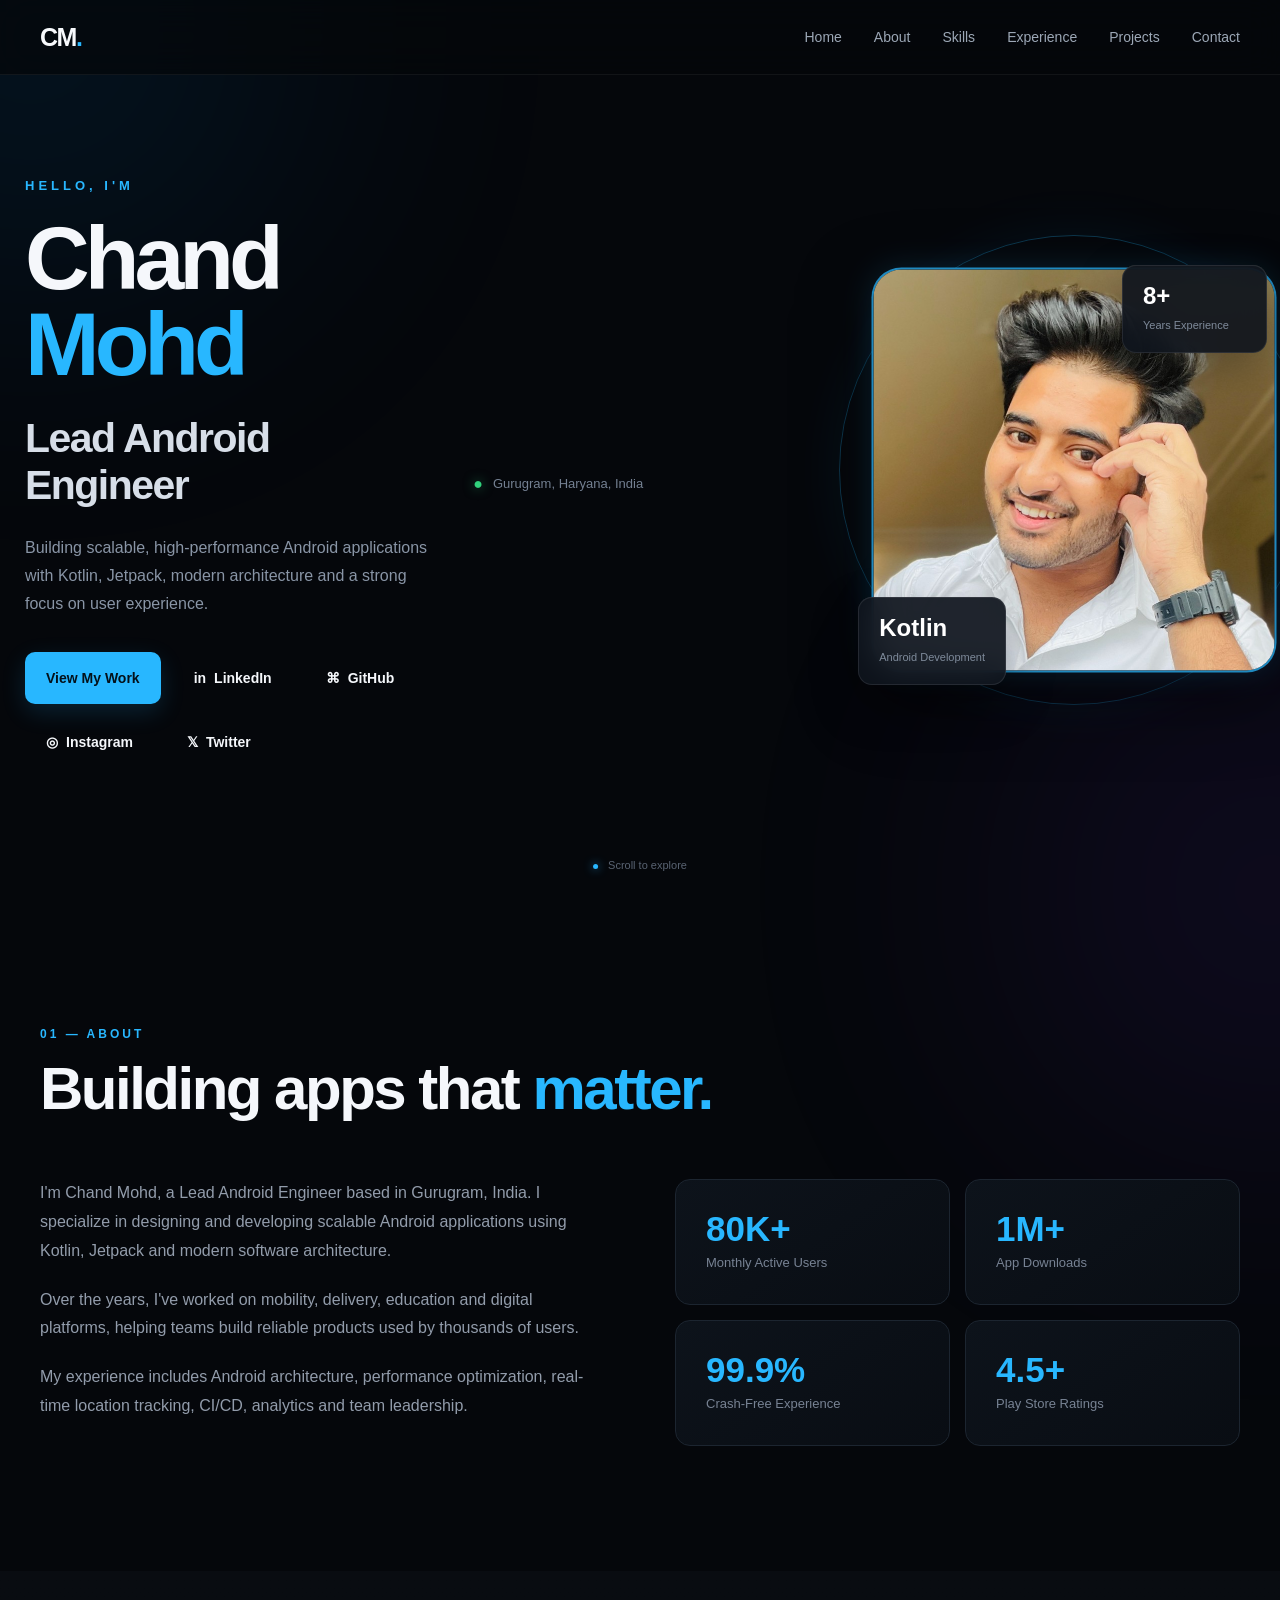
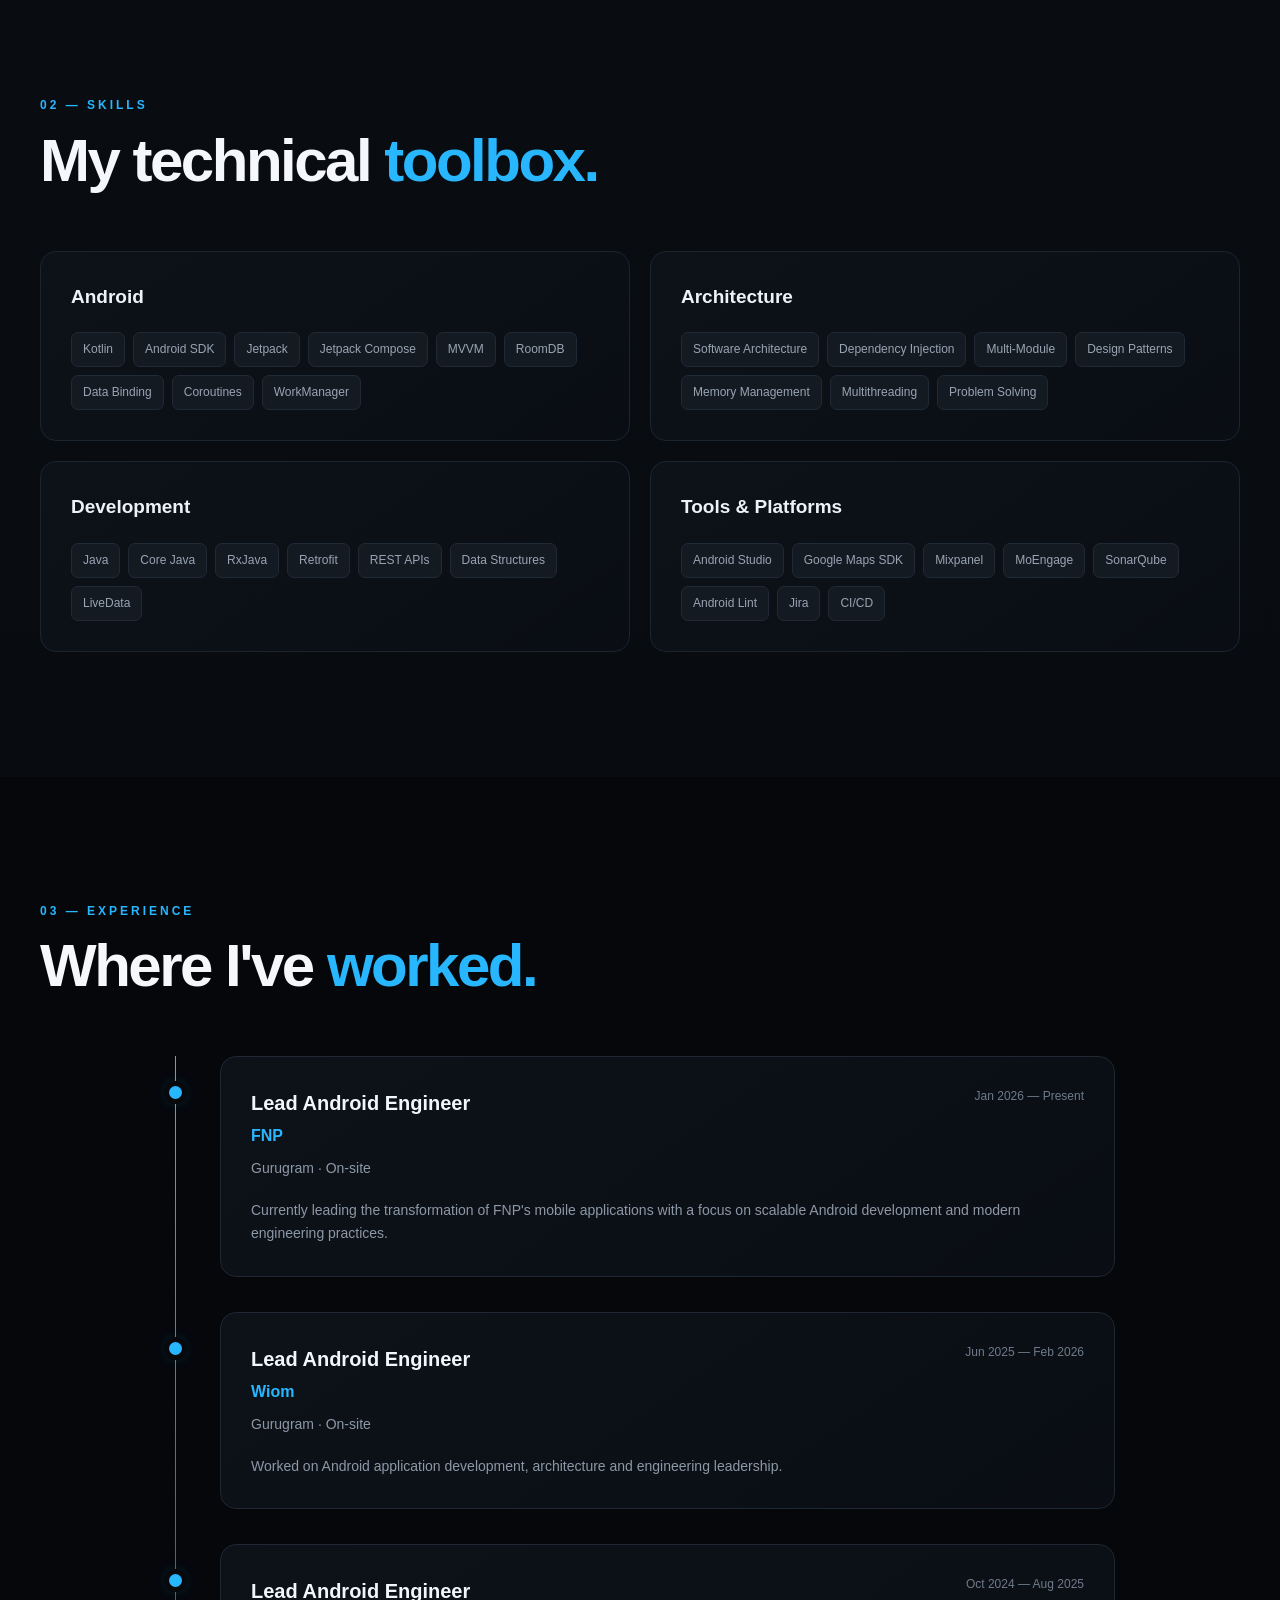
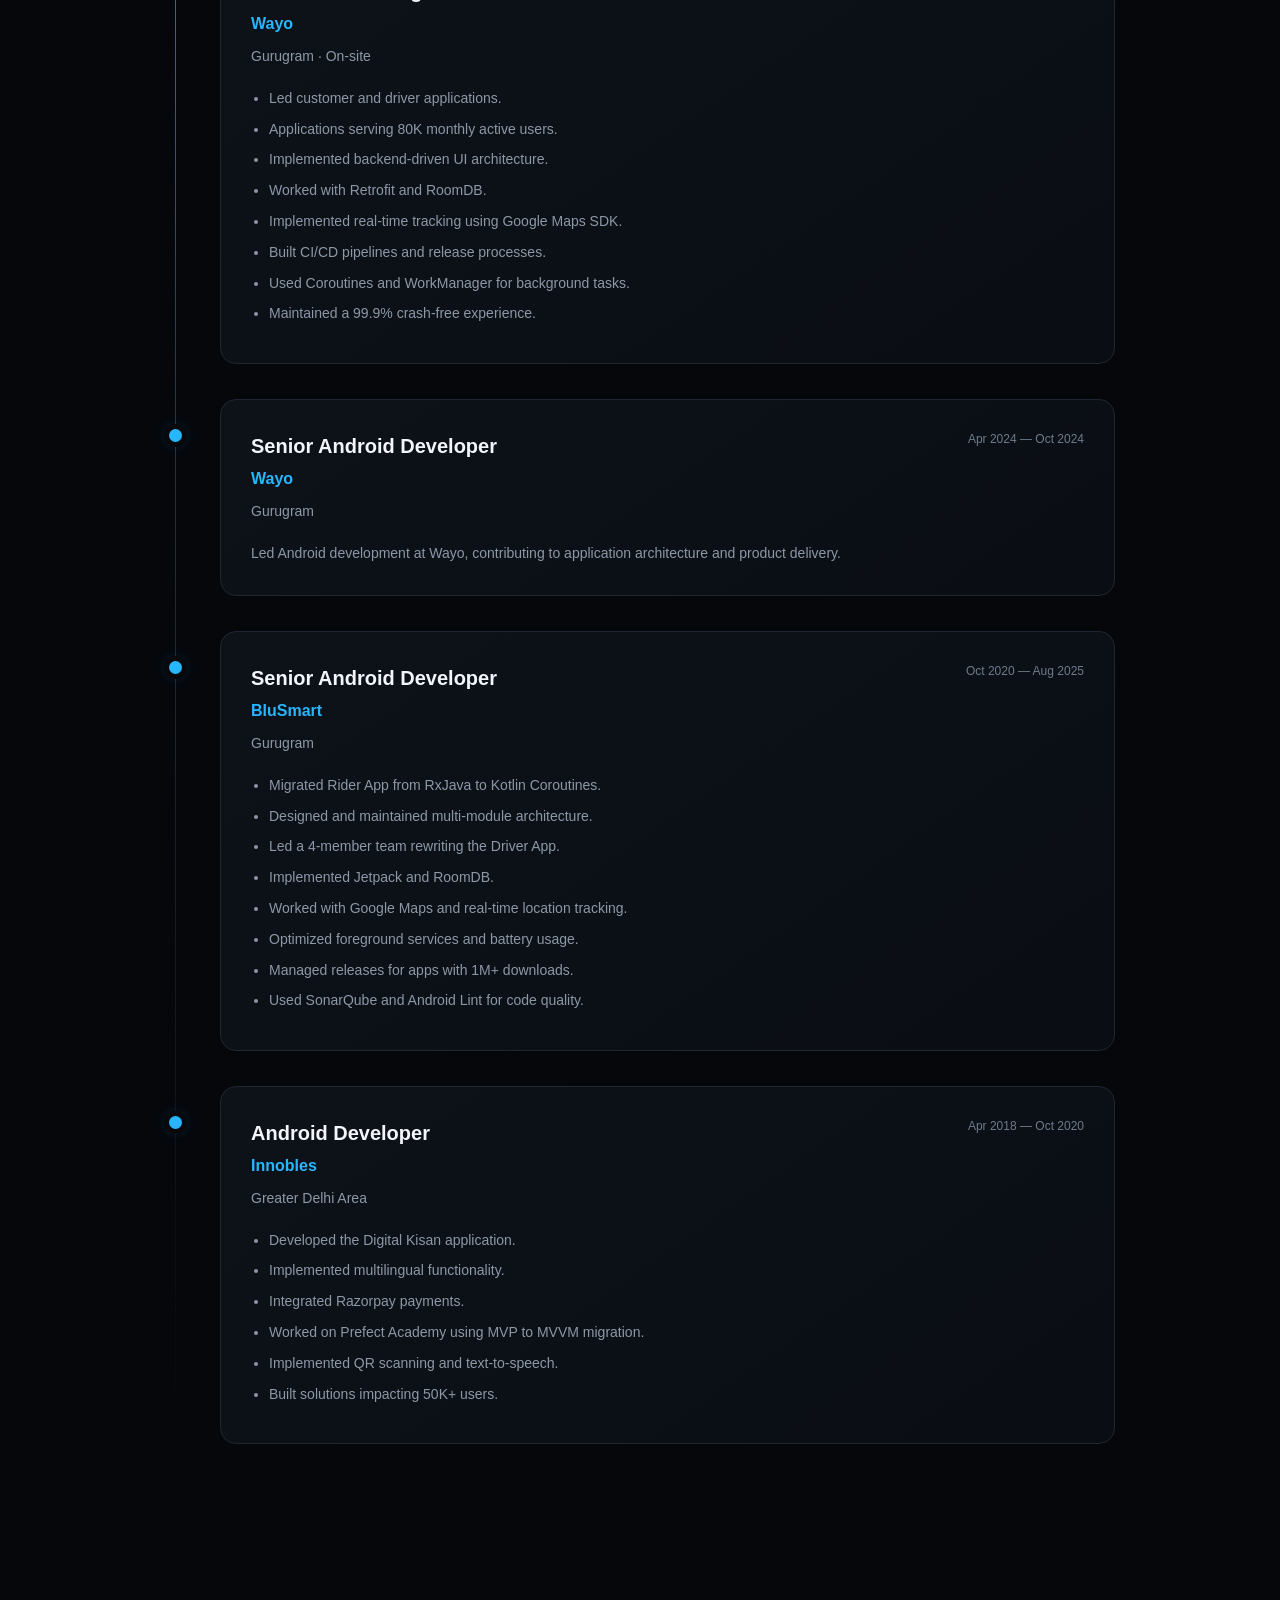
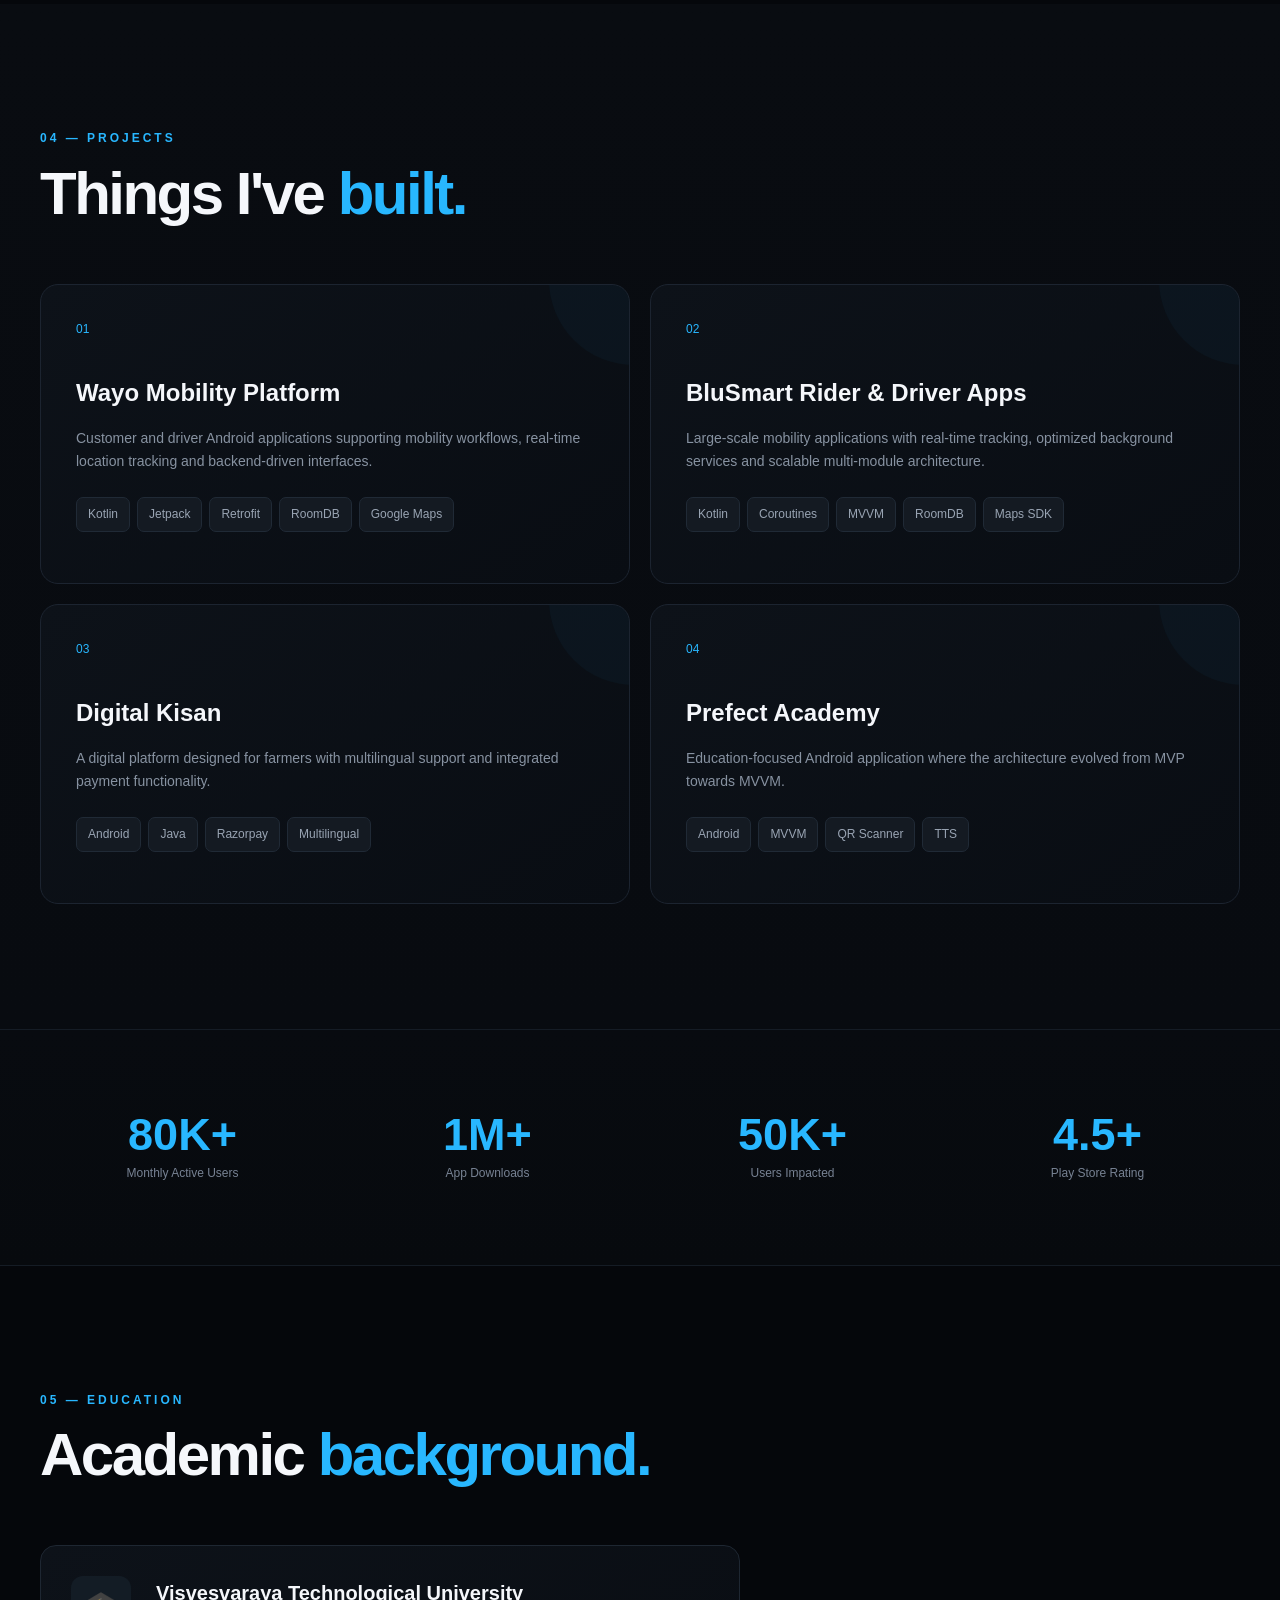
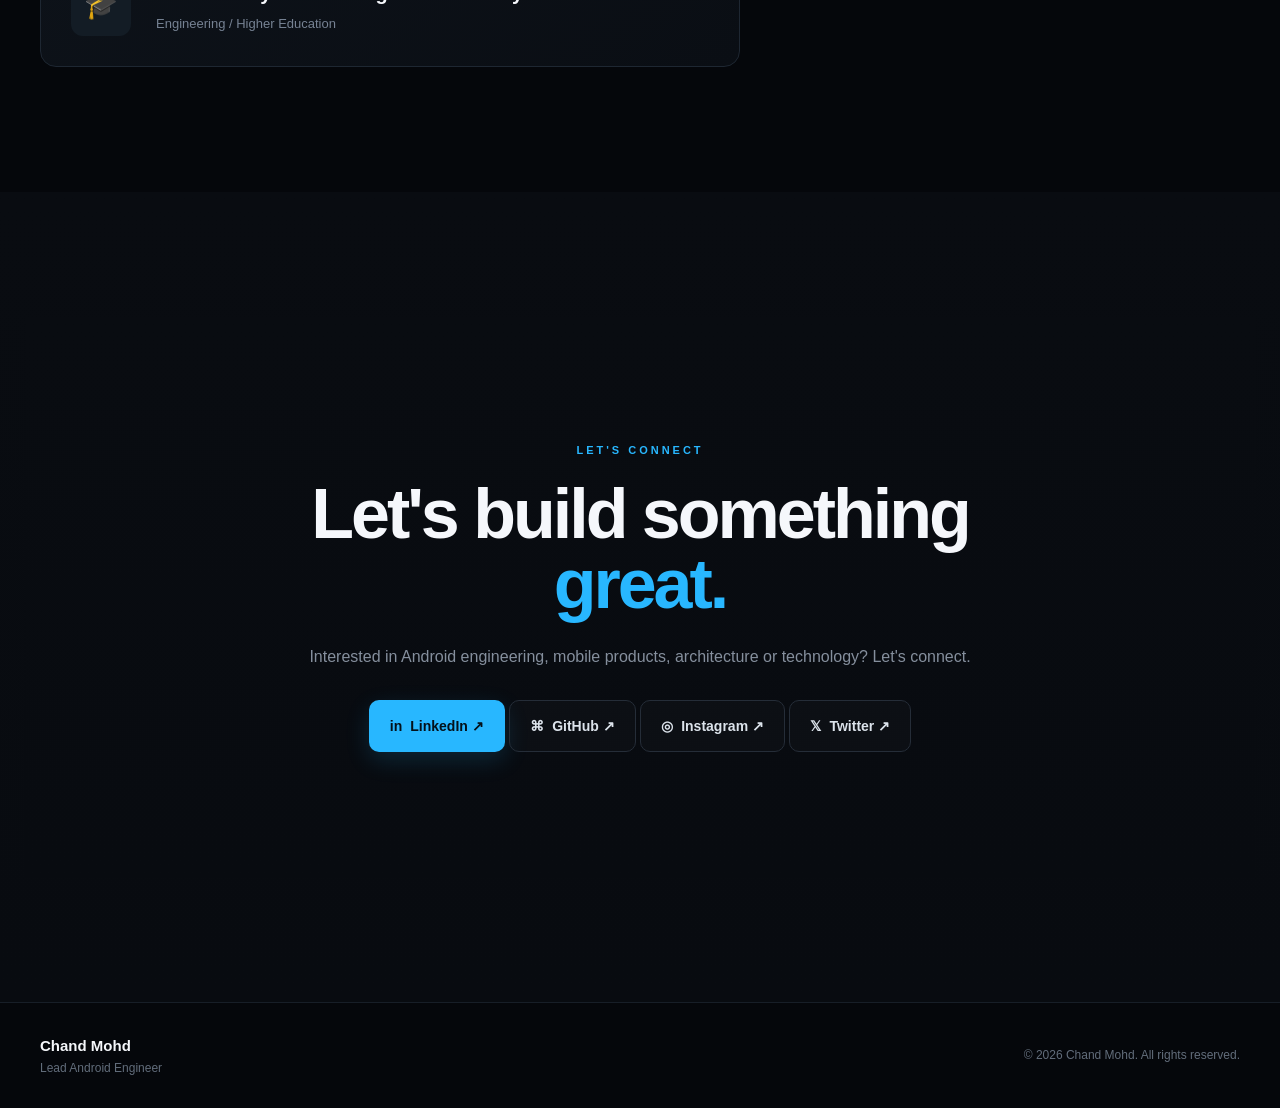
==== index.html @ f6a7108e "code" ====
<!DOCTYPE html>
<html lang="en">
<head>
    <meta charset="UTF-8">
    <meta name="viewport" content="width=device-width, initial-scale=1.0">

    <title>Chand Mohd | Lead Android Engineer</title>

    <meta
        name="description"
        content="Portfolio of Chand Mohd, Lead Android Engineer specializing in Kotlin, Jetpack, Android architecture and mobile applications."
    >
 
  <link rel="stylesheet" href="style.css">

 </head>
 <body>


    <div class="background-glow glow-one"></div>
    <div class="background-glow glow-two"></div>

    <!-- NAVBAR -->
    <header class="navbar">
        <div class="nav-container">

            <a href="#home" class="logo">
                CM<span>.</span>
            </a>

            <nav class="nav-links" id="navLinks">
                <a href="#home">Home</a>
                <a href="#about">About</a>
                <a href="#skills">Skills</a>
                <a href="#experience">Experience</a>
                <a href="#projects">Projects</a>
                <a href="#contact">Contact</a>
            </nav>

            <button class="menu-btn" id="menuBtn">
                ☰
            </button>

        </div>
    </header>


    <!-- HERO -->
    <section class="hero" id="home">

        <div class="hero-container">

            <div class="hero-content">

                <p class="hero-small">
                    HELLO, I'M
                </p>

                <h1>
                    Chand <span>Mohd</span>
                </h1>

                <h2>
                    Lead Android Engineer
                </h2>

                <p class="hero-description">
                    Building scalable, high-performance Android applications
                    with Kotlin, Jetpack, modern architecture and a strong
                    focus on user experience.
                </p>
<div class="hero-buttons">

    <a href="#projects" class="btn primary-btn">
        View My Work
    </a>

    <a
        href="https://www.linkedin.com/in/chand-mohd-592b60141/"
        target="_blank"
        class="btn social-btn"
    >
        <span>in</span>
        LinkedIn
    </a>

    <a
        href="https://github.com/chandmohd/"
        target="_blank"
        class="btn social-btn"
    >
        <span>⌘</span>
        GitHub
    </a>

    <a
        href="https://www.instagram.com/chandmohd00/"
        target="_blank"
        class="btn social-btn"
    >
        <span>◎</span>
        Instagram
    </a>

    <a
        href="https://x.com/chandmohd0305"
        target="_blank"
        class="btn social-btn"
    >
        <span>𝕏</span>
        Twitter
    </a>

</div>
</div>
                <div class="hero-location">
                    <span>●</span>
                    Gurugram, Haryana, India
                </div>

            </div>


            <!-- PROFILE -->
            <div class="hero-image-container">

                <div class="image-ring"></div>

                <div class="profile-card">

                  
     <img
    src="chand.jpg"
    alt="Chand Mohd"
    onerror="this.style.display='none'; document.querySelector('.profile-placeholder').style.display='flex';"
>
                    <div class="profile-placeholder">
                        CM
                    </div>

                </div>

                <div class="floating-card card-top">
                    <strong>8+</strong>
                    <span>Years Experience</span>
                </div>

                <div class="floating-card card-bottom">
                    <strong>Kotlin</strong>
                    <span>Android Development</span>
                </div>

            </div>

        </div>

        <div class="scroll-indicator">
            <span></span>
            Scroll to explore
        </div>

    </section>


    <!-- ABOUT -->
    <section class="section" id="about">

        <div class="section-container">

            <div class="section-heading">
                <p>01 — ABOUT</p>
                <h2>Building apps that <span>matter.</span></h2>
            </div>

            <div class="about-grid">

                <div class="about-text">

                    <p>
                        I'm Chand Mohd, a Lead Android Engineer based in
                        Gurugram, India. I specialize in designing and
                        developing scalable Android applications using Kotlin,
                        Jetpack and modern software architecture.
                    </p>

                    <p>
                        Over the years, I've worked on mobility, delivery,
                        education and digital platforms, helping teams build
                        reliable products used by thousands of users.
                    </p>

                    <p>
                        My experience includes Android architecture,
                        performance optimization, real-time location tracking,
                        CI/CD, analytics and team leadership.
                    </p>

                </div>


                <div class="about-stats">

                    <div class="stat-box">
                        <strong>80K+</strong>
                        <span>Monthly Active Users</span>
                    </div>

                    <div class="stat-box">
                        <strong>1M+</strong>
                        <span>App Downloads</span>
                    </div>

                    <div class="stat-box">
                        <strong>99.9%</strong>
                        <span>Crash-Free Experience</span>
                    </div>

                    <div class="stat-box">
                        <strong>4.5+</strong>
                        <span>Play Store Ratings</span>
                    </div>

                </div>

            </div>

        </div>

    </section>


    <!-- SKILLS -->
    <section class="section dark-section" id="skills">

        <div class="section-container">

            <div class="section-heading">
                <p>02 — SKILLS</p>
                <h2>My technical <span>toolbox.</span></h2>
            </div>


            <div class="skills-grid">

                <div class="skill-category">

                    <h3>Android</h3>

                    <div class="skill-list">
                        <span>Kotlin</span>
                        <span>Android SDK</span>
                        <span>Jetpack</span>
                        <span>Jetpack Compose</span>
                        <span>MVVM</span>
                        <span>RoomDB</span>
                        <span>Data Binding</span>
                        <span>Coroutines</span>
                        <span>WorkManager</span>
                    </div>

                </div>


                <div class="skill-category">

                    <h3>Architecture</h3>

                    <div class="skill-list">
                        <span>Software Architecture</span>
                        <span>Dependency Injection</span>
                        <span>Multi-Module</span>
                        <span>Design Patterns</span>
                        <span>Memory Management</span>
                        <span>Multithreading</span>
                        <span>Problem Solving</span>
                    </div>

                </div>


                <div class="skill-category">

                    <h3>Development</h3>

                    <div class="skill-list">
                        <span>Java</span>
                        <span>Core Java</span>
                        <span>RxJava</span>
                        <span>Retrofit</span>
                        <span>REST APIs</span>
                        <span>Data Structures</span>
                        <span>LiveData</span>
                    </div>

                </div>


                <div class="skill-category">

                    <h3>Tools & Platforms</h3>

                    <div class="skill-list">
                        <span>Android Studio</span>
                        <span>Google Maps SDK</span>
                        <span>Mixpanel</span>
                        <span>MoEngage</span>
                        <span>SonarQube</span>
                        <span>Android Lint</span>
                        <span>Jira</span>
                        <span>CI/CD</span>
                    </div>

                </div>

            </div>

        </div>

    </section>


    <!-- EXPERIENCE -->
    <section class="section" id="experience">

        <div class="section-container">

            <div class="section-heading">
                <p>03 — EXPERIENCE</p>
                <h2>Where I've <span>worked.</span></h2>
            </div>


            <div class="timeline">


                <!-- FNP -->
                <div class="timeline-item">

                    <div class="timeline-dot"></div>

                    <div class="experience-card">

                        <div class="experience-top">

                            <div>
                                <h3>Lead Android Engineer</h3>
                                <h4>FNP</h4>
                            </div>

                            <span class="date">
                                Jan 2026 — Present
                            </span>

                        </div>

                        <p class="location">
                            Gurugram · On-site
                        </p>

                        <p>
                            Currently leading the transformation of FNP's
                            mobile applications with a focus on scalable
                            Android development and modern engineering
                            practices.
                        </p>

                    </div>

                </div>


                <!-- WIOM -->
                <div class="timeline-item">

                    <div class="timeline-dot"></div>

                    <div class="experience-card">

                        <div class="experience-top">

                            <div>
                                <h3>Lead Android Engineer</h3>
                                <h4>Wiom</h4>
                            </div>

                            <span class="date">
                                Jun 2025 — Feb 2026
                            </span>

                        </div>

                        <p class="location">
                            Gurugram · On-site
                        </p>

                        <p>
                            Worked on Android application development,
                            architecture and engineering leadership.
                        </p>

                    </div>

                </div>


                <!-- WAYO LEAD -->
                <div class="timeline-item">

                    <div class="timeline-dot"></div>

                    <div class="experience-card">

                        <div class="experience-top">

                            <div>
                                <h3>Lead Android Engineer</h3>
                                <h4>Wayo</h4>
                            </div>

                            <span class="date">
                                Oct 2024 — Aug 2025
                            </span>

                        </div>

                        <p class="location">
                            Gurugram · On-site
                        </p>

                        <ul>
                            <li>Led customer and driver applications.</li>
                            <li>Applications serving 80K monthly active users.</li>
                            <li>Implemented backend-driven UI architecture.</li>
                            <li>Worked with Retrofit and RoomDB.</li>
                            <li>Implemented real-time tracking using Google Maps SDK.</li>
                            <li>Built CI/CD pipelines and release processes.</li>
                            <li>Used Coroutines and WorkManager for background tasks.</li>
                            <li>Maintained a 99.9% crash-free experience.</li>
                        </ul>

                    </div>

                </div>


                <!-- WAYO SENIOR -->
                <div class="timeline-item">

                    <div class="timeline-dot"></div>

                    <div class="experience-card">

                        <div class="experience-top">

                            <div>
                                <h3>Senior Android Developer</h3>
                                <h4>Wayo</h4>
                            </div>

                            <span class="date">
                                Apr 2024 — Oct 2024
                            </span>

                        </div>

                        <p class="location">
                            Gurugram
                        </p>

                        <p>
                            Led Android development at Wayo, contributing
                            to application architecture and product delivery.
                        </p>

                    </div>

                </div>


                <!-- BLUSMART -->
                <div class="timeline-item">

                    <div class="timeline-dot"></div>

                    <div class="experience-card">

                        <div class="experience-top">

                            <div>
                                <h3>Senior Android Developer</h3>
                                <h4>BluSmart</h4>
                            </div>

                            <span class="date">
                                Oct 2020 — Aug 2025
                            </span>

                        </div>

                        <p class="location">
                            Gurugram
                        </p>

                        <ul>
                            <li>Migrated Rider App from RxJava to Kotlin Coroutines.</li>
                            <li>Designed and maintained multi-module architecture.</li>
                            <li>Led a 4-member team rewriting the Driver App.</li>
                            <li>Implemented Jetpack and RoomDB.</li>
                            <li>Worked with Google Maps and real-time location tracking.</li>
                            <li>Optimized foreground services and battery usage.</li>
                            <li>Managed releases for apps with 1M+ downloads.</li>
                            <li>Used SonarQube and Android Lint for code quality.</li>
                        </ul>

                    </div>

                </div>


                <!-- INNOBLES -->
                <div class="timeline-item">

                    <div class="timeline-dot"></div>

                    <div class="experience-card">

                        <div class="experience-top">

                            <div>
                                <h3>Android Developer</h3>
                                <h4>Innobles</h4>
                            </div>

                            <span class="date">
                                Apr 2018 — Oct 2020
                            </span>

                        </div>

                        <p class="location">
                            Greater Delhi Area
                        </p>

                        <ul>
                            <li>Developed the Digital Kisan application.</li>
                            <li>Implemented multilingual functionality.</li>
                            <li>Integrated Razorpay payments.</li>
                            <li>Worked on Prefect Academy using MVP to MVVM migration.</li>
                            <li>Implemented QR scanning and text-to-speech.</li>
                            <li>Built solutions impacting 50K+ users.</li>
                        </ul>

                    </div>

                </div>

            </div>

        </div>

    </section>


    <!-- PROJECTS -->
    <section class="section dark-section" id="projects">

        <div class="section-container">

            <div class="section-heading">
                <p>04 — PROJECTS</p>
                <h2>Things I've <span>built.</span></h2>
            </div>


            <div class="projects-grid">


                <article class="project-card">

                    <div class="project-number">
                        01
                    </div>

                    <h3>Wayo Mobility Platform</h3>

                    <p>
                        Customer and driver Android applications supporting
                        mobility workflows, real-time location tracking and
                        backend-driven interfaces.
                    </p>

                    <div class="project-tags">
                        <span>Kotlin</span>
                        <span>Jetpack</span>
                        <span>Retrofit</span>
                        <span>RoomDB</span>
                        <span>Google Maps</span>
                    </div>

                </article>


                <article class="project-card">

                    <div class="project-number">
                        02
                    </div>

                    <h3>BluSmart Rider & Driver Apps</h3>

                    <p>
                        Large-scale mobility applications with real-time
                        tracking, optimized background services and scalable
                        multi-module architecture.
                    </p>

                    <div class="project-tags">
                        <span>Kotlin</span>
                        <span>Coroutines</span>
                        <span>MVVM</span>
                        <span>RoomDB</span>
                        <span>Maps SDK</span>
                    </div>

                </article>


                <article class="project-card">

                    <div class="project-number">
                        03
                    </div>

                    <h3>Digital Kisan</h3>

                    <p>
                        A digital platform designed for farmers with
                        multilingual support and integrated payment
                        functionality.
                    </p>

                    <div class="project-tags">
                        <span>Android</span>
                        <span>Java</span>
                        <span>Razorpay</span>
                        <span>Multilingual</span>
                    </div>

                </article>


                <article class="project-card">

                    <div class="project-number">
                        04
                    </div>

                    <h3>Prefect Academy</h3>

                    <p>
                        Education-focused Android application where the
                        architecture evolved from MVP towards MVVM.
                    </p>

                    <div class="project-tags">
                        <span>Android</span>
                        <span>MVVM</span>
                        <span>QR Scanner</span>
                        <span>TTS</span>
                    </div>

                </article>


            </div>

        </div>

    </section>


    <!-- IMPACT -->
    <section class="impact-section">

        <div class="section-container">

            <div class="impact-grid">

                <div>
                    <strong>80K+</strong>
                    <span>Monthly Active Users</span>
                </div>

                <div>
                    <strong>1M+</strong>
                    <span>App Downloads</span>
                </div>

                <div>
                    <strong>50K+</strong>
                    <span>Users Impacted</span>
                </div>

                <div>
                    <strong>4.5+</strong>
                    <span>Play Store Rating</span>
                </div>

            </div>

        </div>

    </section>


    <!-- EDUCATION -->
    <section class="section" id="education">

        <div class="section-container">

            <div class="section-heading">
                <p>05 — EDUCATION</p>
                <h2>Academic <span>background.</span></h2>
            </div>

            <div class="education-card">

                <div class="education-icon">
                    🎓
                </div>

                <div>
                    <h3>Visvesvaraya Technological University</h3>
                    <p>Engineering / Higher Education</p>
                </div>

            </div>

        </div>

    </section>


    <!-- CONTACT -->
    <section class="section dark-section contact-section" id="contact">

       <section class="section dark-section contact-section" id="contact">

    <div class="section-container">

        <div class="contact-content">

            <p class="contact-label">
                LET'S CONNECT
            </p>

            <h2>
                Let's build something
                <span>great.</span>
            </h2>

            <p>
                Interested in Android engineering, mobile products,
                architecture or technology? Let's connect.
            </p>

<div class="contact-buttons">

    <a
        href="https://www.linkedin.com/in/chand-mohd-592b60141/"
        target="_blank"
        class="btn primary-btn"
    >
        <span>in</span> LinkedIn ↗
    </a>

    <a
        href="https://github.com/chandmohd/"
        target="_blank"
        class="btn secondary-btn"
    >
        <span>⌘</span> GitHub ↗
    </a>

    <a
        href="https://www.instagram.com/chandmohd00/"
        target="_blank"
        class="btn secondary-btn"
    >
        <span>◎</span> Instagram ↗
    </a>

    <a
        href="https://x.com/chandmohd0305"
        target="_blank"
        class="btn secondary-btn"
    >
        <span>𝕏</span> Twitter ↗
    </a>

</div>
        </div>

    </div>

</section>
            </div>

        </div>

    </section>


    <!-- FOOTER -->
    <footer>

        <div class="footer-container">

            <div>
                <strong>Chand Mohd</strong>
                <p>Lead Android Engineer</p>
            </div>

            <p>
                © <span id="year"></span> Chand Mohd. All rights reserved.
            </p>

        </div>

    </footer>


    <script src="script.js"></script>

</body>
</html>
---- style.css ----
/* =========================================================
   HOMESERVE / CHAND MOHD PORTFOLIO
   PROFESSIONAL DARK PORTFOLIO CSS
========================================================= */


/* =========================================================
   RESET
========================================================= */

* {
    margin: 0;
    padding: 0;
    box-sizing: border-box;
}

html {
    scroll-behavior: smooth;
}

body {
    font-family:
        Inter,
        -apple-system,
        BlinkMacSystemFont,
        "Segoe UI",
        Arial,
        Helvetica,
        sans-serif;

    background: #05070b;
    color: #f5f7fb;

    line-height: 1.6;
    overflow-x: hidden;
}

a {
    text-decoration: none;
    color: inherit;
}

button {
    font-family: inherit;
}


/* =========================================================
   BACKGROUND GLOW
========================================================= */

.background-glow {
    position: fixed;

    width: 520px;
    height: 520px;

    border-radius: 50%;

    filter: blur(140px);

    opacity: 0.10;

    pointer-events: none;

    z-index: -1;
}

.glow-one {
    background: #009dff;

    top: -230px;
    left: -230px;
}

.glow-two {
    background: #7c3aed;

    right: -250px;
    bottom: -250px;
}


/* =========================================================
   NAVBAR
========================================================= */

.navbar {
    position: fixed;

    top: 0;
    left: 0;

    width: 100%;

    z-index: 1000;

    background: rgba(5, 7, 11, 0.72);

    backdrop-filter: blur(18px);
    -webkit-backdrop-filter: blur(18px);

    border-bottom: 1px solid rgba(255, 255, 255, 0.055);
}

.nav-container {
    width: min(1200px, calc(100% - 50px));

    height: 74px;

    margin: auto;

    display: flex;

    align-items: center;
    justify-content: space-between;
}

.logo {
    font-size: 25px;

    font-weight: 800;

    letter-spacing: -1.5px;

    color: #f7f9fc;
}

.logo span {
    color: #28b7ff;
}

.nav-links {
    display: flex;

    align-items: center;

    gap: 32px;
}

.nav-links a {
    position: relative;

    font-size: 14px;

    color: #9ca7b6;

    transition:
        color 0.25s ease,
        transform 0.25s ease;
}

.nav-links a::after {
    content: "";

    position: absolute;

    left: 0;
    bottom: -7px;

    width: 0;
    height: 2px;

    background: #28b7ff;

    transition: width 0.25s ease;
}

.nav-links a:hover {
    color: #ffffff;
}

.nav-links a:hover::after {
    width: 100%;
}

.menu-btn {
    display: none;

    border: none;

    background: transparent;

    color: #ffffff;

    font-size: 25px;

    cursor: pointer;
}


/* =========================================================
   HERO
========================================================= */

.hero {
    position: relative;

    min-height: 100vh;

    display: flex;

    align-items: center;

    padding:
        110px
        25px
        70px;
}

.hero-container {
    width: min(1200px, 100%);

    margin: 0 auto;

    display: grid;

    /*
       IMPORTANT:
       LEFT = CONTENT
       RIGHT = IMAGE
    */
    grid-template-columns: minmax(0, 1.15fr) minmax(420px, 0.85fr);

    align-items: center;

    column-gap: 45px;
}


/* =========================================================
   HERO CONTENT
========================================================= */

.hero-content {
    position: relative;

    z-index: 5;
}

.hero-small {
    display: inline-block;

    color: #28b7ff;

    font-size: 13px;

    font-weight: 800;

    letter-spacing: 4px;

    margin-bottom: 18px;
}

.hero h1 {
    max-width: 760px;

    font-size: clamp(60px, 7vw, 94px);

    line-height: 0.96;

    letter-spacing: -5px;

    font-weight: 800;
}

.hero h1 span {
    color: #28b7ff;
}

.hero h2 {
    margin-top: 28px;

    font-size: clamp(28px, 3.2vw, 42px);

    line-height: 1.15;

    color: #d7dee8;

    font-weight: 700;

    letter-spacing: -1.5px;
}

.hero-description {
    max-width: 690px;

    margin-top: 25px;

    color: #8995a6;

    font-size: 16px;

    line-height: 1.75;
}


/* =========================================================
   HERO BUTTONS
========================================================= */

.hero-buttons {
    display: flex;

    flex-wrap: wrap;

    align-items: center;

    gap: 12px;

    margin-top: 34px;
}

.btn {
    min-height: 52px;

    display: inline-flex;

    align-items: center;
    justify-content: center;

    gap: 8px;

    padding: 0 20px;

    border-radius: 10px;

    font-size: 14px;

    font-weight: 700;

    border: 1px solid transparent;

    transition:
        transform 0.25s ease,
        background 0.25s ease,
        border-color 0.25s ease,
        box-shadow 0.25s ease;
}

.btn:hover {
    transform: translateY(-3px);
}


/* Main button */

.primary-btn {
    background: #28b7ff;

    color: #04111a;

    box-shadow:
        0 8px 25px rgba(40, 183, 255, 0.16);
}

.primary-btn:hover {
    background: #42c0ff;

    box-shadow:
        0 12px 35px rgba(40, 183, 255, 0.28);
}


/* Social buttons */

.secondary-btn {
    background: rgba(255, 255, 255, 0.015);

    border: 1px solid #252d38;

    color: #dce3eb;
}

.secondary-btn:hover {
    background: rgba(40, 183, 255, 0.07);

    border-color: rgba(40, 183, 255, 0.45);
}


/* =========================================================
   HERO LOCATION
========================================================= */

.hero-location {
    margin-top: 28px;

    display: flex;

    align-items: center;

    gap: 8px;

    color: #748092;

    font-size: 13px;
}

.hero-location span {
    color: #31d17c;

    font-size: 16px;

    margin-right: 2px;

    text-shadow:
        0 0 12px rgba(49, 209, 124, 0.55);
}


/* =========================================================
   HERO IMAGE AREA
========================================================= */

.hero-image-container {
    position: relative;

    width: 500px;
    height: 500px;

    justify-self: end;
    align-self: center;

    /*
       VERY IMPORTANT:
       No margin-top here.
       This keeps image on the right.
    */
    margin: 0;

    z-index: 5;
}


/* =========================================================
   IMAGE RING
========================================================= */

.image-ring {
    position: absolute;

    width: 470px;
    height: 470px;

    left: 50%;
    top: 50%;

    transform: translate(-50%, -50%);

    border-radius: 50%;

    border: 1px solid rgba(40, 183, 255, 0.27);

    box-shadow:
        0 0 60px rgba(40, 183, 255, 0.07);

    animation:
        ringPulse 5s ease-in-out infinite;
}

@keyframes ringPulse {
    0%,
    100% {
        transform:
            translate(-50%, -50%)
            scale(1);
        opacity: 0.65;
    }

    50% {
        transform:
            translate(-50%, -50%)
            scale(1.035);
        opacity: 1;
    }
}


/* =========================================================
   PROFILE CARD
========================================================= */

.profile-card {
    position: absolute;

    width: 405px;
    height: 405px;

    left: 50%;
    top: 50%;

    transform: translate(-50%, -50%);

    border-radius: 30px;

    overflow: hidden;

    background: #0b1119;

    border: 2px solid rgba(40, 183, 255, 0.72);

    box-shadow:
        0 0 30px rgba(40, 183, 255, 0.15),
        0 25px 70px rgba(0, 0, 0, 0.55);

    z-index: 3;
}

.profile-card img {
    width: 100%;
    height: 100%;

    display: block;

    object-fit: cover;

    object-position: center;

    transition:
        transform 0.6s ease;
}

.profile-card:hover img {
    transform: scale(1.035);
}

.profile-placeholder {
    display: none;

    width: 100%;
    height: 100%;

    align-items: center;
    justify-content: center;

    font-size: 90px;

    font-weight: 800;

    color: #28b7ff;

    background: #101722;
}


/* =========================================================
   FLOATING CARDS
========================================================= */

.floating-card {
    position: absolute;

    z-index: 8;

    min-width: 145px;

    padding: 17px 20px;

    border-radius: 14px;

    background:
        rgba(15, 20, 29, 0.92);

    border: 1px solid rgba(255, 255, 255, 0.09);

    backdrop-filter: blur(14px);
    -webkit-backdrop-filter: blur(14px);

    box-shadow:
        0 18px 45px rgba(0, 0, 0, 0.35);

    transition:
        transform 0.3s ease,
        border-color 0.3s ease;
}

.floating-card:hover {
    border-color:
        rgba(40, 183, 255, 0.35);

    transform: translateY(-4px);
}

.floating-card strong {
    display: block;

    color: #ffffff;

    font-size: 24px;

    line-height: 1.1;

    font-weight: 800;
}

.floating-card span {
    display: block;

    margin-top: 8px;

    color: #7f8b9b;

    font-size: 11px;
}

.card-top {
    top: 45px;

    right: -12px;
}

.card-bottom {
    bottom: 35px;

    left: -35px;
}


/* =========================================================
   SCROLL INDICATOR
========================================================= */

.scroll-indicator {
    position: absolute;

    bottom: 25px;

    left: 50%;

    transform: translateX(-50%);

    display: flex;

    align-items: center;

    gap: 10px;

    color: #596372;

    font-size: 11px;
}

.scroll-indicator span {
    width: 5px;
    height: 5px;

    background: #28b7ff;

    border-radius: 50%;

    box-shadow:
        0 0 10px rgba(40, 183, 255, 0.8);

    animation:
        pulse 1.5s infinite;
}

@keyframes pulse {
    50% {
        opacity: 0.2;
    }
}


/* =========================================================
   SECTIONS
========================================================= */

.section {
    padding: 125px 25px;
}

.dark-section {
    background:
        linear-gradient(
            180deg,
            #090c11 0%,
            #080b10 100%
        );
}

.section-container {
    max-width: 1200px;

    margin: auto;
}


/* =========================================================
   SECTION HEADING
========================================================= */

.section-heading {
    margin-bottom: 60px;
}

.section-heading p {
    color: #28b7ff;

    font-size: 12px;

    font-weight: 800;

    letter-spacing: 3px;

    margin-bottom: 15px;
}

.section-heading h2 {
    font-size: clamp(38px, 5vw, 60px);

    line-height: 1;

    letter-spacing: -2.5px;

    font-weight: 800;
}

.section-heading h2 span {
    color: #28b7ff;
}


/* =========================================================
   ABOUT
========================================================= */

.about-grid {
    display: grid;

    grid-template-columns: 1fr 1fr;

    gap: 70px;

    align-items: start;
}

.about-text p {
    color: #929cab;

    margin-bottom: 20px;

    font-size: 16px;

    line-height: 1.8;
}

.about-stats {
    display: grid;

    grid-template-columns: 1fr 1fr;

    gap: 15px;
}

.stat-box {
    padding: 30px;

    border: 1px solid #1c2530;

    border-radius: 15px;

    background:
        linear-gradient(
            145deg,
            #0d131b,
            #090d13
        );

    transition:
        transform 0.3s ease,
        border-color 0.3s ease,
        box-shadow 0.3s ease;
}

.stat-box:hover {
    transform: translateY(-6px);

    border-color:
        rgba(40, 183, 255, 0.4);

    box-shadow:
        0 20px 45px rgba(0, 0, 0, 0.2);
}

.stat-box strong {
    display: block;

    color: #28b7ff;

    font-size: 35px;

    line-height: 1.1;
}

.stat-box span {
    color: #778293;

    font-size: 13px;
}


/* =========================================================
   SKILLS
========================================================= */

.skills-grid {
    display: grid;

    grid-template-columns: 1fr 1fr;

    gap: 20px;
}

.skill-category {
    padding: 30px;

    border: 1px solid #1c2430;

    border-radius: 16px;

    background:
        linear-gradient(
            145deg,
            #0d1219,
            #0a0e14
        );

    transition:
        transform 0.3s ease,
        border-color 0.3s ease;
}

.skill-category:hover {
    transform: translateY(-5px);

    border-color:
        rgba(40, 183, 255, 0.32);
}

.skill-category h3 {
    margin-bottom: 20px;

    font-size: 19px;

    color: #edf2f8;
}

.skill-list {
    display: flex;

    flex-wrap: wrap;

    gap: 8px;
}

.skill-list span,
.project-tags span {
    padding: 7px 11px;

    border-radius: 7px;

    background: #141a22;

    color: #99a4b3;

    font-size: 12px;

    border: 1px solid #202a36;

    transition:
        color 0.2s ease,
        border-color 0.2s ease;
}

.skill-list span:hover,
.project-tags span:hover {
    color: #dceeff;

    border-color:
        rgba(40, 183, 255, 0.35);
}


/* =========================================================
   EXPERIENCE
========================================================= */

.timeline {
    position: relative;

    max-width: 950px;

    margin: auto;
}

.timeline::before {
    content: "";

    position: absolute;

    left: 10px;

    top: 0;
    bottom: 0;

    width: 1px;

    background:
        linear-gradient(
            to bottom,
            #28b7ff,
            #26303c,
            transparent
        );
}

.timeline-item {
    position: relative;

    padding-left: 55px;

    margin-bottom: 35px;
}

.timeline-dot {
    position: absolute;

    left: 4px;

    top: 30px;

    width: 13px;
    height: 13px;

    border-radius: 50%;

    background: #28b7ff;

    box-shadow:
        0 0 0 5px #07090d,
        0 0 15px rgba(40, 183, 255, 0.45);
}

.experience-card {
    padding: 30px;

    border: 1px solid #1e2732;

    border-radius: 16px;

    background:
        linear-gradient(
            145deg,
            #0d1219,
            #0a0e14
        );

    transition:
        transform 0.3s ease,
        border-color 0.3s ease,
        box-shadow 0.3s ease;
}

.experience-card:hover {
    transform: translateX(6px);

    border-color:
        rgba(40, 183, 255, 0.35);

    box-shadow:
        0 18px 45px rgba(0, 0, 0, 0.2);
}

.experience-top {
    display: flex;

    align-items: flex-start;

    justify-content: space-between;

    gap: 20px;
}

.experience-card h3 {
    font-size: 20px;

    color: #f2f5f9;
}

.experience-card h4 {
    margin-top: 4px;

    color: #28b7ff;

    font-weight: 600;
}

.date {
    color: #6f7b8b;

    font-size: 12px;

    white-space: nowrap;
}

.location {
    color: #626e7d;

    font-size: 12px;

    margin: 8px 0 18px;
}

.experience-card p,
.experience-card li {
    color: #8d98a7;

    font-size: 14px;

    line-height: 1.7;
}

.experience-card ul {
    padding-left: 18px;
}

.experience-card li {
    margin-bottom: 7px;
}


/* =========================================================
   PROJECTS
========================================================= */

.projects-grid {
    display: grid;

    grid-template-columns: 1fr 1fr;

    gap: 20px;
}

.project-card {
    position: relative;

    min-height: 300px;

    padding: 35px;

    border: 1px solid #1c2430;

    border-radius: 18px;

    background:
        linear-gradient(
            145deg,
            #0d1219,
            #090d13
        );

    overflow: hidden;

    transition:
        transform 0.35s ease,
        border-color 0.35s ease,
        box-shadow 0.35s ease;
}

.project-card::after {
    content: "";

    position: absolute;

    width: 170px;
    height: 170px;

    right: -90px;
    top: -90px;

    border-radius: 50%;

    background: #28b7ff;

    opacity: 0.04;
}

.project-card:hover {
    transform: translateY(-7px);

    border-color:
        rgba(40, 183, 255, 0.4);

    box-shadow:
        0 20px 50px rgba(0, 0, 0, 0.25);
}

.project-number {
    color: #28b7ff;

    font-size: 12px;

    margin-bottom: 35px;
}

.project-card h3 {
    font-size: 24px;

    margin-bottom: 15px;
}

.project-card p {
    color: #8792a1;

    font-size: 14px;

    margin-bottom: 25px;
}

.project-tags {
    display: flex;

    flex-wrap: wrap;

    gap: 7px;
}


/* =========================================================
   IMPACT
========================================================= */

.impact-section {
    padding: 80px 25px;

    border-top: 1px solid #151c25;

    border-bottom: 1px solid #151c25;

    background:
        linear-gradient(
            180deg,
            #080b10,
            #070a0e
        );
}

.impact-grid {
    display: grid;

    grid-template-columns: repeat(4, 1fr);

    text-align: center;

    gap: 20px;
}

.impact-grid strong {
    display: block;

    font-size: 45px;

    color: #28b7ff;

    line-height: 1.1;
}

.impact-grid span {
    color: #778293;

    font-size: 12px;
}


/* =========================================================
   EDUCATION
========================================================= */

.education-card {
    display: flex;

    align-items: center;

    gap: 25px;

    padding: 30px;

    max-width: 700px;

    border: 1px solid #1e2732;

    border-radius: 16px;

    background:
        linear-gradient(
            145deg,
            #0d1219,
            #0a0e14
        );

    transition:
        border-color 0.3s ease,
        transform 0.3s ease;
}

.education-card:hover {
    transform: translateY(-5px);

    border-color:
        rgba(40, 183, 255, 0.35);
}

.education-icon {
    width: 60px;
    height: 60px;

    flex-shrink: 0;

    display: flex;

    align-items: center;
    justify-content: center;

    border-radius: 12px;

    background: #131c25;

    font-size: 27px;
}

.education-card h3 {
    font-size: 20px;
}

.education-card p {
    color: #768293;

    margin-top: 5px;

    font-size: 13px;
}


/* =========================================================
   CONTACT
========================================================= */

.contact-section {
    text-align: center;

    position: relative;
}

.contact-content {
    max-width: 750px;

    margin: auto;
}

.contact-label {
    color: #28b7ff;

    letter-spacing: 3px;

    font-size: 11px;

    font-weight: 800;

    margin-bottom: 20px;
}

.contact-content h2 {
    font-size: clamp(40px, 6vw, 70px);

    line-height: 1;

    letter-spacing: -3px;

    margin-bottom: 25px;
}

.contact-content h2 span {
    color: #28b7ff;
}

.contact-content > p:not(.contact-label) {
    color: #858f9d;

    margin-bottom: 30px;
}


/* =========================================================
   FOOTER
========================================================= */

footer {
    border-top: 1px solid #171e27;

    background: #05070b;

    padding: 30px 25px;
}

.footer-container {
    max-width: 1200px;

    margin: auto;

    display: flex;

    justify-content: space-between;

    align-items: center;
}

.footer-container strong {
    font-size: 15px;
}

.footer-container p {
    color: #626d7b;

    font-size: 12px;
}


/* =========================================================
   SCROLL REVEAL
========================================================= */

.reveal {
    opacity: 0;

    transform: translateY(25px);

    transition:
        opacity 0.7s ease,
        transform 0.7s ease;
}

.reveal.show {
    opacity: 1;

    transform: translateY(0);
}


/* =========================================================
   TABLET
========================================================= */

@media (max-width: 1050px) {

    .hero-container {
        grid-template-columns:
            minmax(0, 1fr)
            420px;

        column-gap: 20px;
    }

    .hero-image-container {
        width: 420px;
        height: 420px;
    }

    .image-ring {
        width: 400px;
        height: 400px;
    }

    .profile-card {
        width: 350px;
        height: 350px;
    }

    .card-top {
        right: -10px;
    }

    .card-bottom {
        left: -20px;
    }

    .hero h1 {
        font-size: 70px;
    }

    .hero h2 {
        font-size: 30px;
    }
}


/* =========================================================
   MOBILE / TABLET
========================================================= */

@media (max-width: 850px) {

    .nav-container {
        width: calc(100% - 35px);
    }

    .nav-links {
        position: absolute;

        top: 74px;
        left: 0;

        width: 100%;

        display: none;

        flex-direction: column;

        align-items: flex-start;

        gap: 18px;

        padding: 25px;

        background: rgba(8, 11, 16, 0.98);

        border-bottom:
            1px solid #1b232e;
    }

    .nav-links.active {
        display: flex;
    }

    .menu-btn {
        display: block;
    }


    /* HERO */

    .hero {
        padding-top: 110px;
    }

    .hero-container {
        grid-template-columns: 1fr;

        text-align: center;

        gap: 55px;
    }

    .hero-content {
        display: flex;

        flex-direction: column;

        align-items: center;
    }

    .hero-description {
        max-width: 650px;
    }

    .hero-buttons {
        justify-content: center;
    }

    .hero-location {
        justify-content: center;
    }


    /* IMAGE */

    .hero-image-container {
        width: 390px;
        height: 390px;

        justify-self: center;

        margin: 0 auto;
    }

    .image-ring {
        width: 370px;
        height: 370px;
    }

    .profile-card {
        width: 325px;
        height: 325px;
    }


    /* SECTIONS */

    .about-grid {
        grid-template-columns: 1fr;
    }

    .skills-grid {
        grid-template-columns: 1fr;
    }

    .projects-grid {
        grid-template-columns: 1fr;
    }

    .impact-grid {
        grid-template-columns: 1fr 1fr;
    }

    .footer-container {
        flex-direction: column;

        gap: 15px;

        text-align: center;
    }
}


/* =========================================================
   SMALL MOBILE
========================================================= */

@media (max-width: 550px) {

    .hero {
        padding:
            100px
            20px
            70px;
    }

    .hero h1 {
        font-size: 54px;

        letter-spacing: -3px;
    }

    .hero h2 {
        font-size: 24px;

        letter-spacing: -0.5px;
    }

    .hero-description {
        font-size: 15px;
    }

    .hero-buttons {
        width: 100%;

        flex-direction: column;

        align-items: stretch;
    }

    .btn {
        width: 100%;
    }


    /* IMAGE */

    .hero-image-container {
        width: 300px;
        height: 300px;
    }

    .image-ring {
        width: 285px;
        height: 285px;
    }

    .profile-card {
        width: 250px;
        height: 250px;

        border-radius: 24px;
    }

    .floating-card {
        transform: scale(0.78);
    }

    .card-top {
        top: 10px;

        right: -38px;
    }

    .card-bottom {
        bottom: 10px;

        left: -38px;
    }


    /* SECTIONS */

    .section {
        padding:
            85px
            20px;
    }

    .section-heading {
        margin-bottom: 40px;
    }

    .section-heading h2 {
        font-size: 40px;
    }

    .about-stats {
        grid-template-columns: 1fr;
    }

    .experience-top {
        flex-direction: column;
    }

    .date {
        white-space: normal;
    }

    .impact-grid {
        grid-template-columns: 1fr;
    }

    .education-card {
        align-items: flex-start;
    }
}


/* =========================================================
   EXTRA SMALL SCREEN
========================================================= */

@media (max-width: 380px) {

    .hero h1 {
        font-size: 46px;
    }

    .hero-image-container {
        width: 270px;
        height: 270px;
    }

    .image-ring {
        width: 255px;
        height: 255px;
    }

    .profile-card {
        width: 225px;
        height: 225px;
    }

    .floating-card {
        transform: scale(0.68);
    }
}
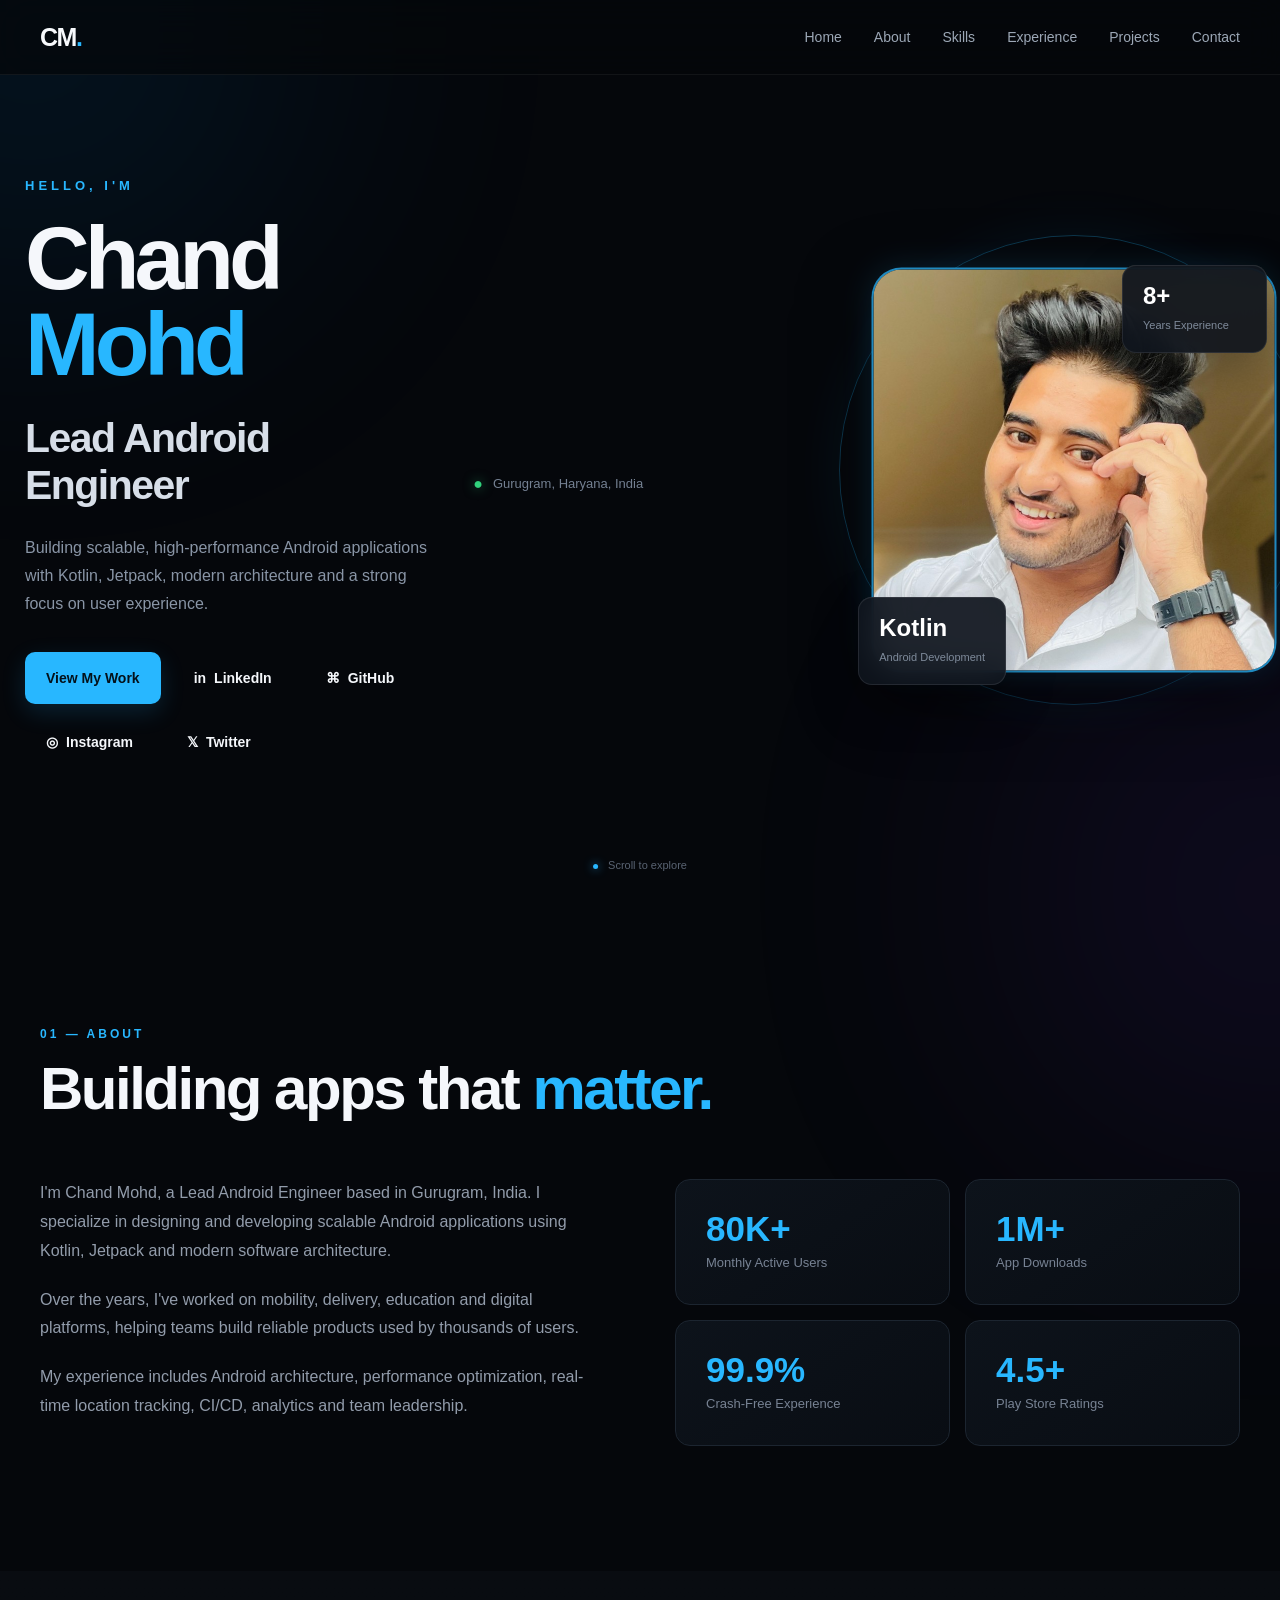
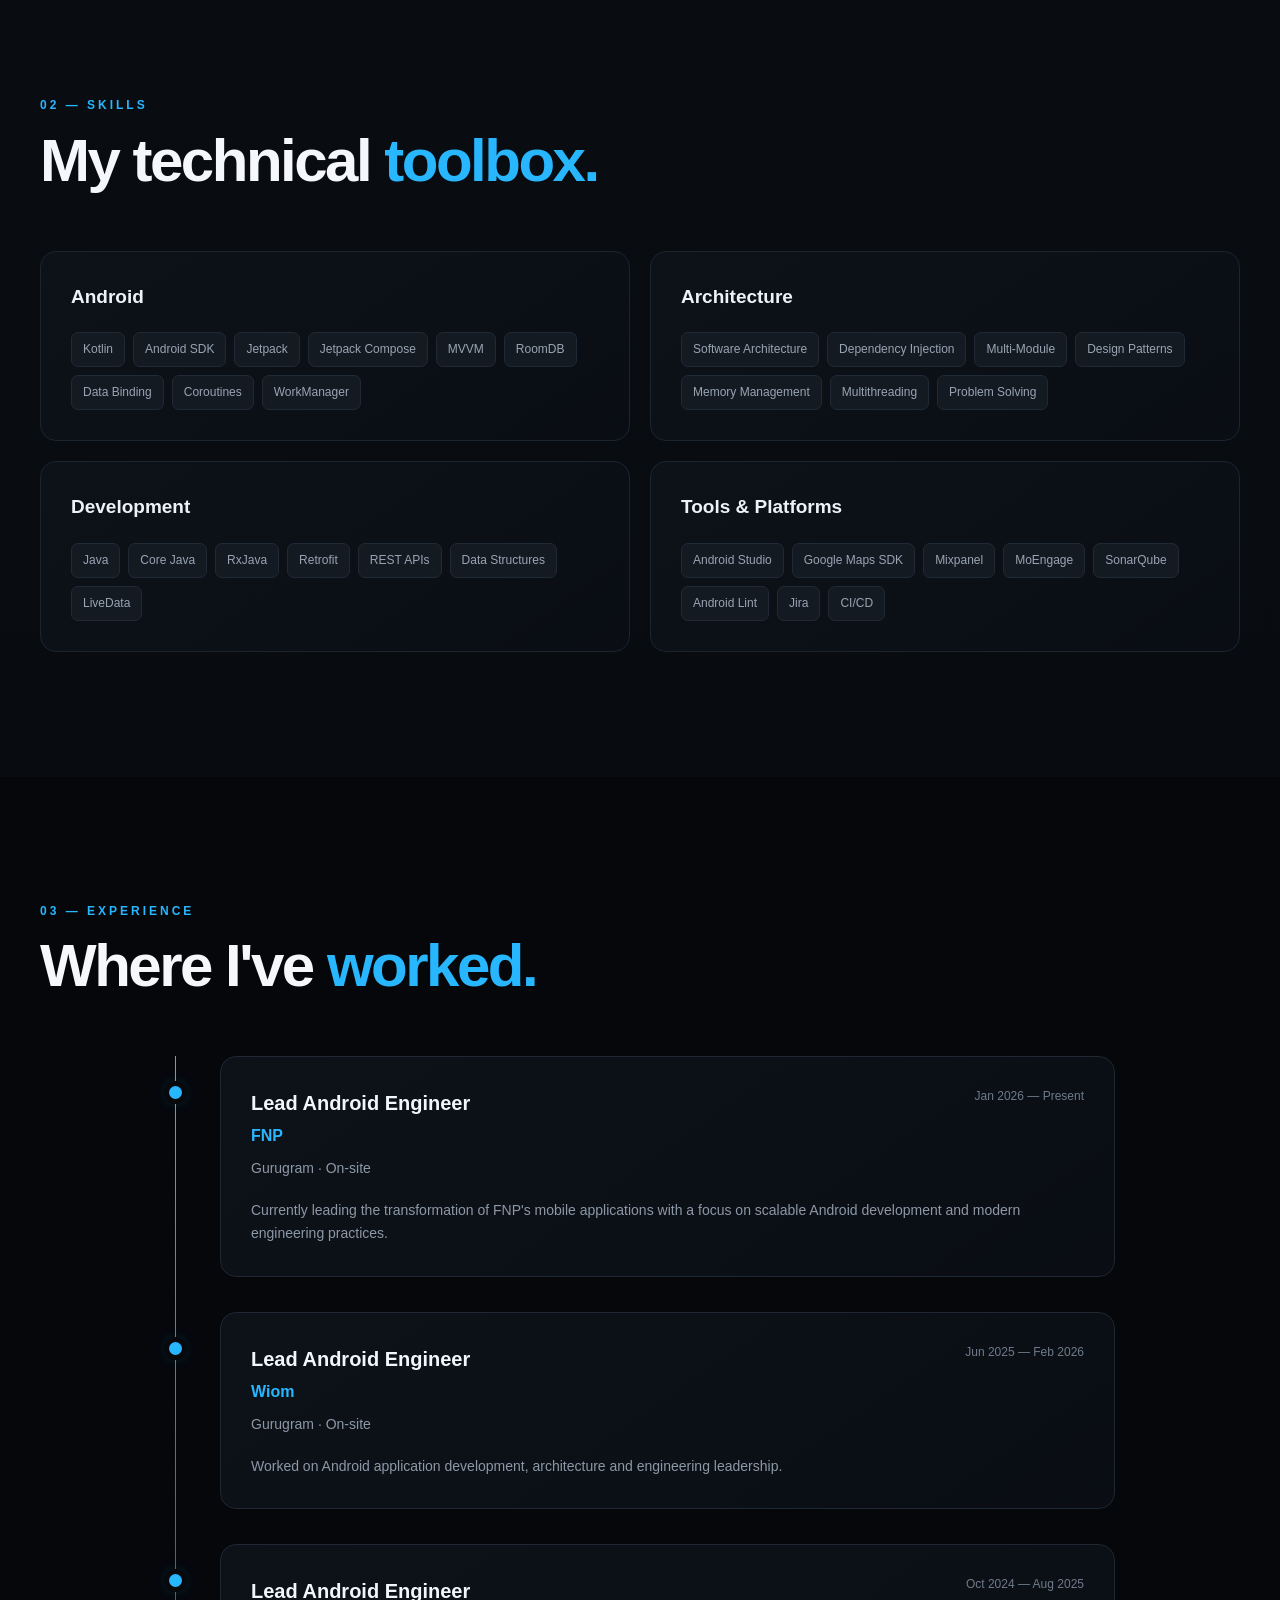
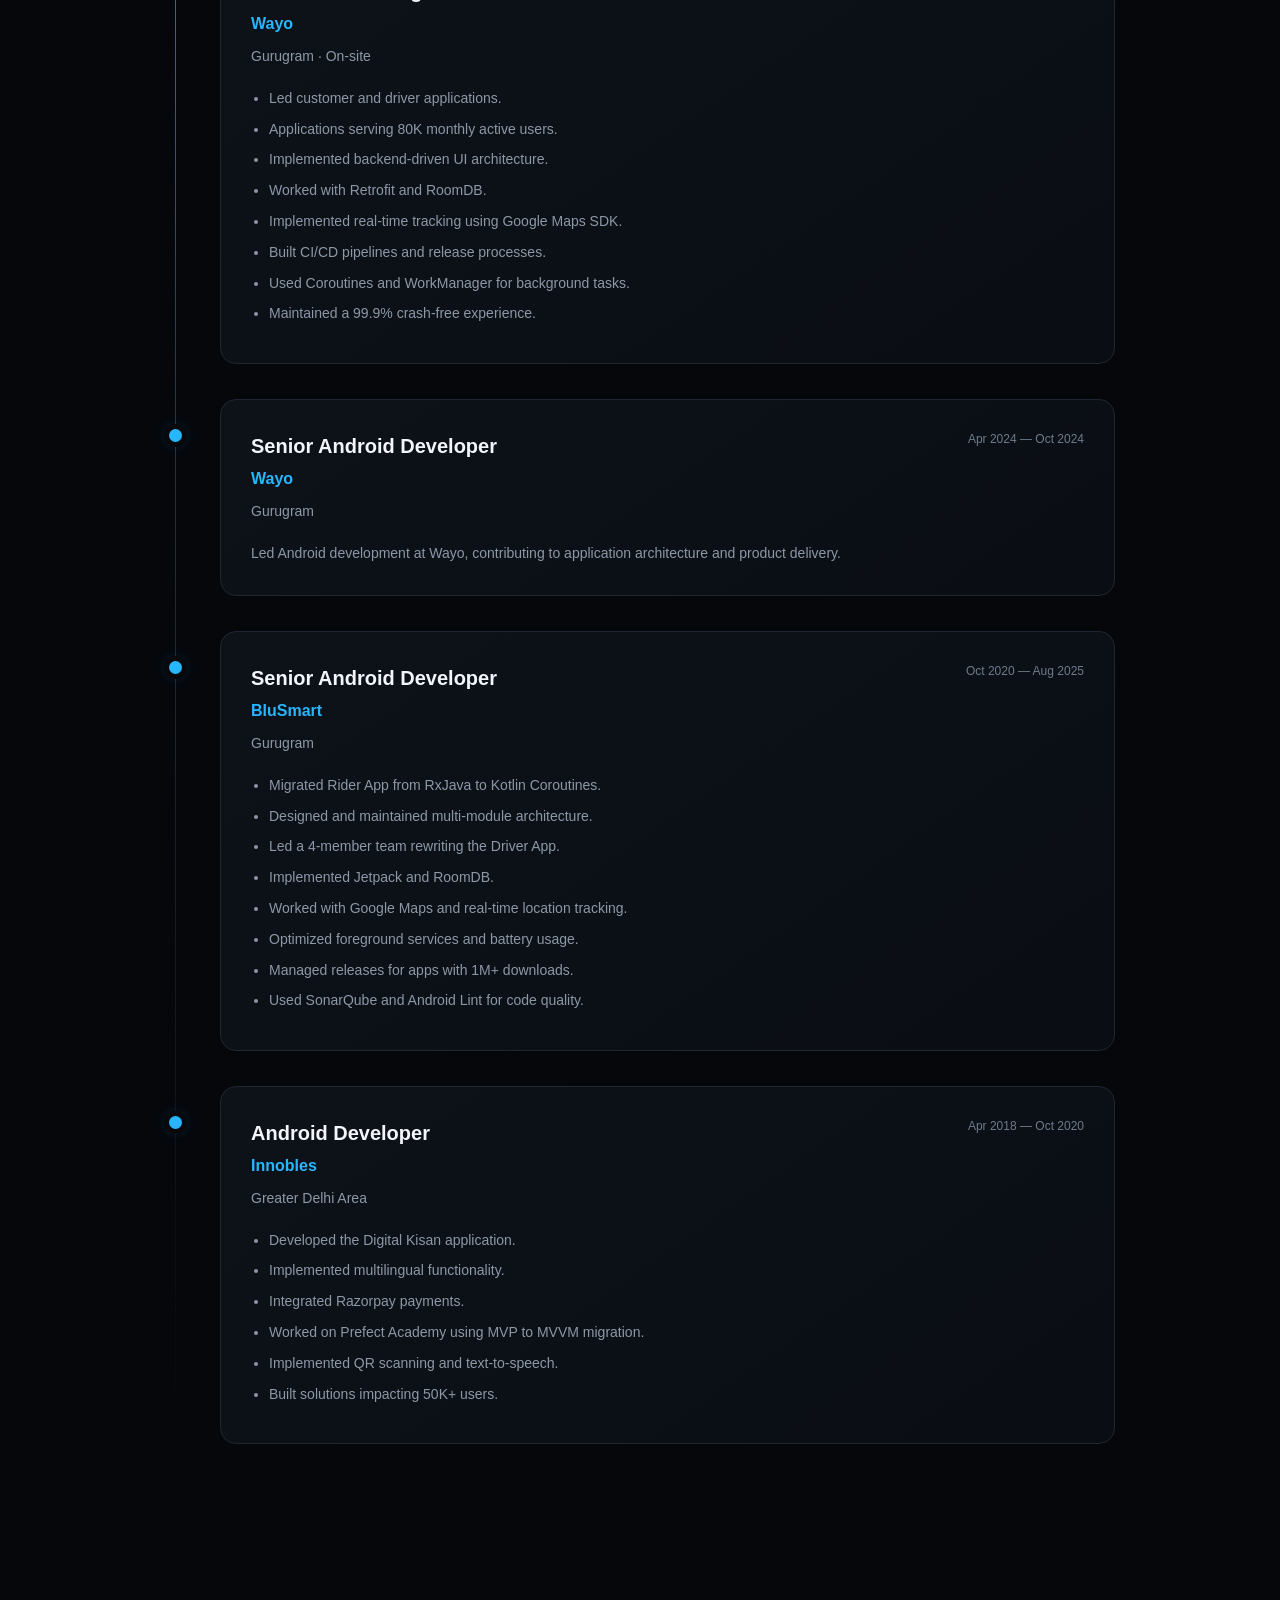
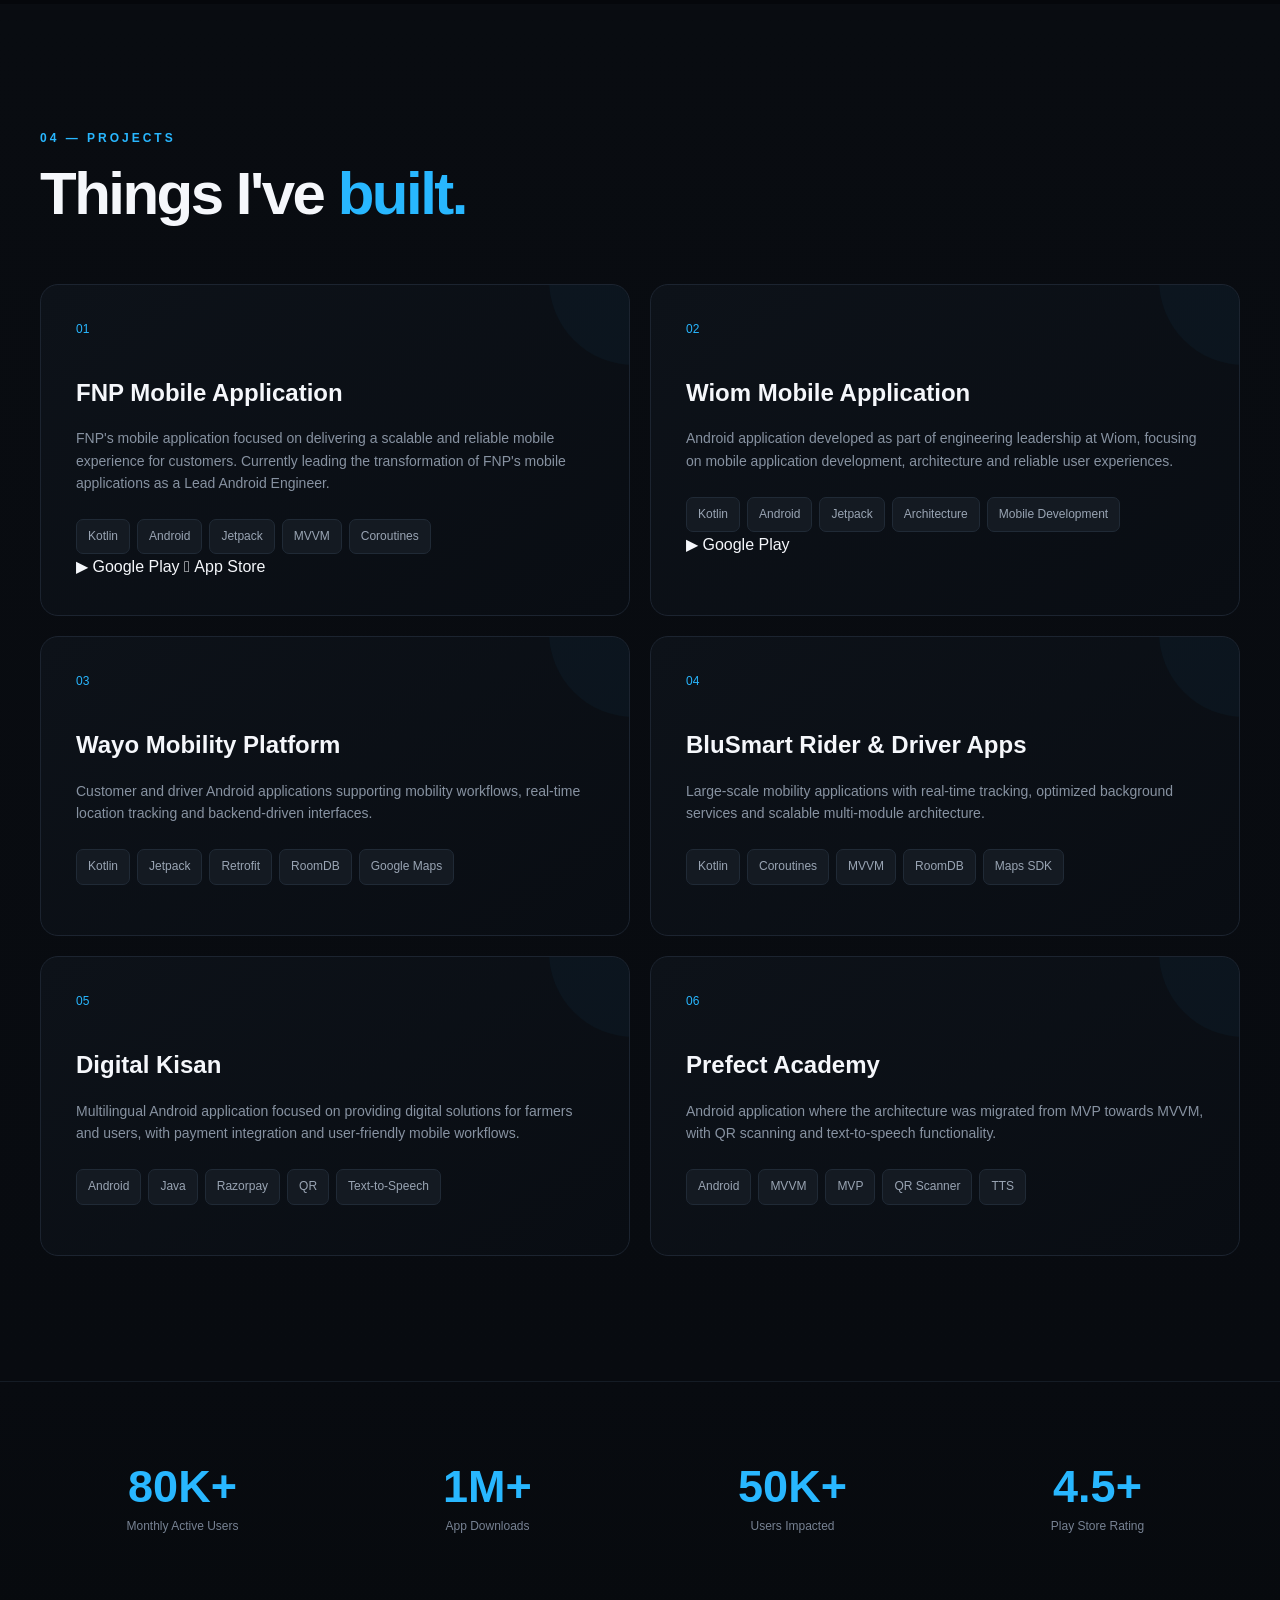
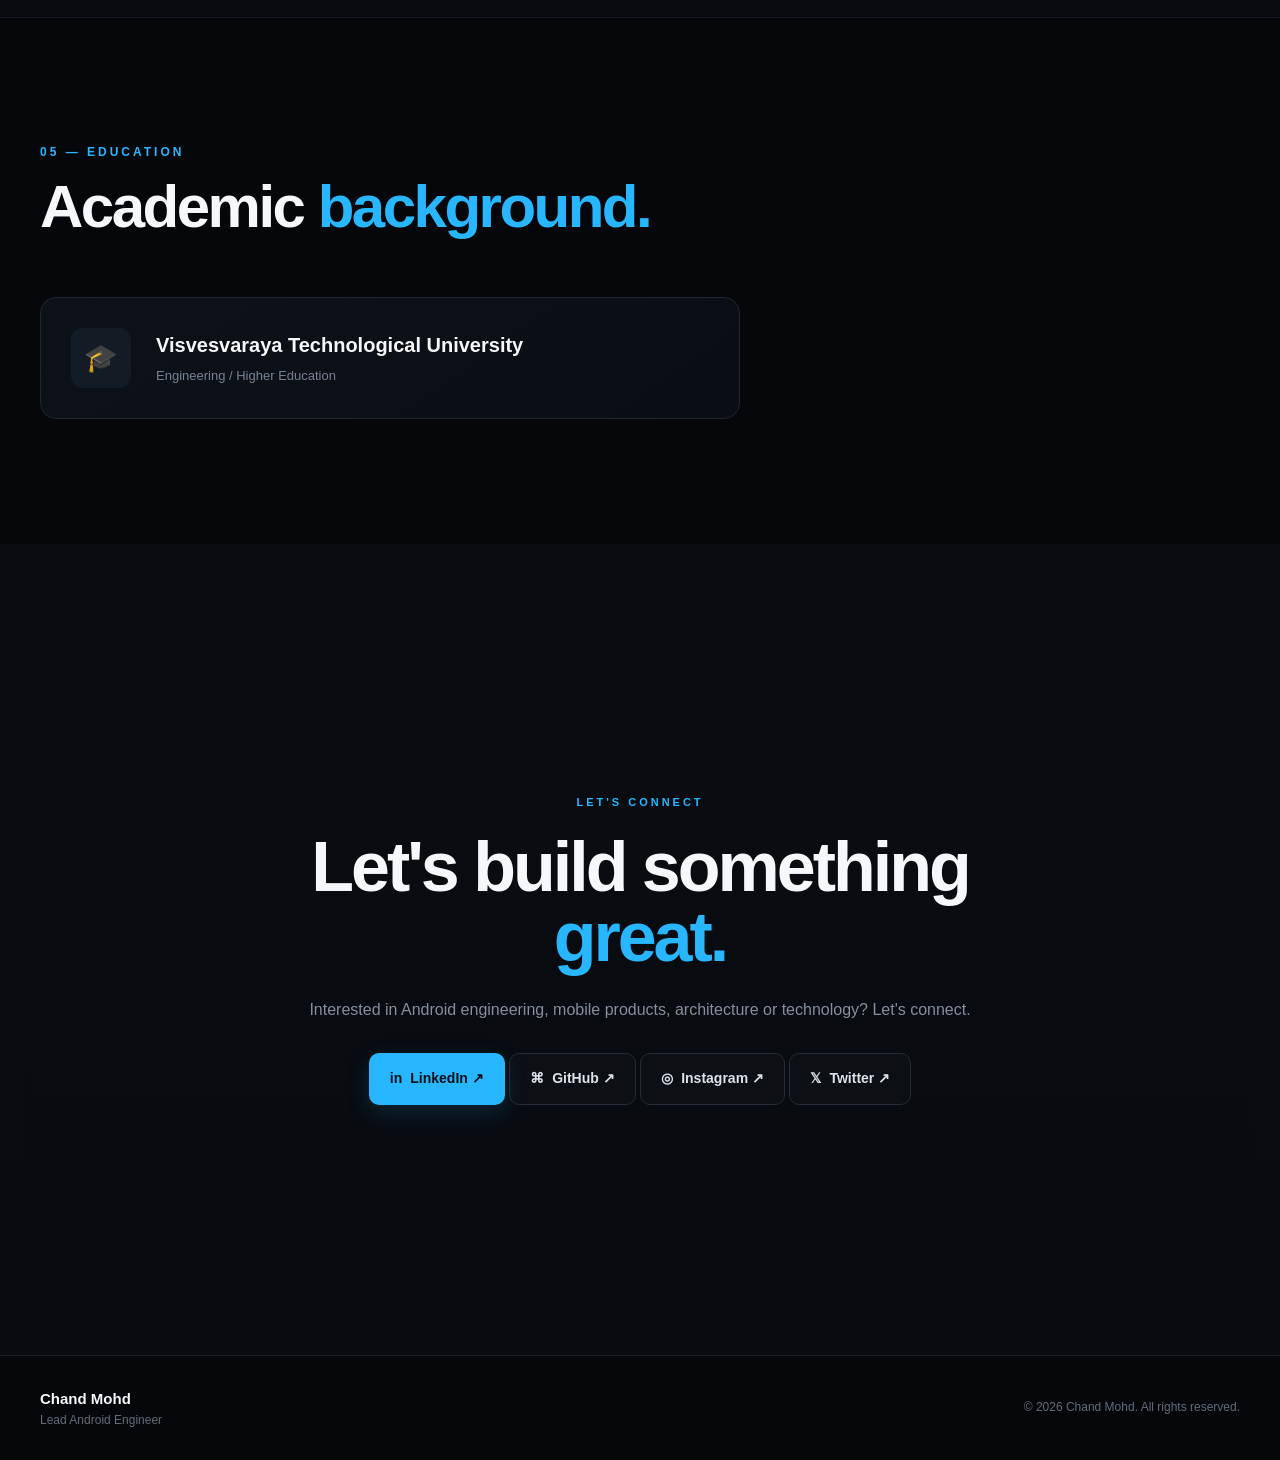
==== commit 33b9b8f0: "code" ====
--- a/index.html
+++ b/index.html
@@ -561,123 +561,220 @@
     </section>
 
 
-    <!-- PROJECTS -->
-    <section class="section dark-section" id="projects">
-
-        <div class="section-container">
-
-            <div class="section-heading">
-                <p>04 — PROJECTS</p>
-                <h2>Things I've <span>built.</span></h2>
-            </div>
-
-
-            <div class="projects-grid">
-
-
-                <article class="project-card">
-
-                    <div class="project-number">
-                        01
-                    </div>
-
-                    <h3>Wayo Mobility Platform</h3>
-
-                    <p>
-                        Customer and driver Android applications supporting
-                        mobility workflows, real-time location tracking and
-                        backend-driven interfaces.
-                    </p>
-
-                    <div class="project-tags">
-                        <span>Kotlin</span>
-                        <span>Jetpack</span>
-                        <span>Retrofit</span>
-                        <span>RoomDB</span>
-                        <span>Google Maps</span>
-                    </div>
-
-                </article>
-
-
-                <article class="project-card">
-
-                    <div class="project-number">
-                        02
-                    </div>
-
-                    <h3>BluSmart Rider & Driver Apps</h3>
-
-                    <p>
-                        Large-scale mobility applications with real-time
-                        tracking, optimized background services and scalable
-                        multi-module architecture.
-                    </p>
-
-                    <div class="project-tags">
-                        <span>Kotlin</span>
-                        <span>Coroutines</span>
-                        <span>MVVM</span>
-                        <span>RoomDB</span>
-                        <span>Maps SDK</span>
-                    </div>
-
-                </article>
-
-
-                <article class="project-card">
-
-                    <div class="project-number">
-                        03
-                    </div>
-
-                    <h3>Digital Kisan</h3>
-
-                    <p>
-                        A digital platform designed for farmers with
-                        multilingual support and integrated payment
-                        functionality.
-                    </p>
-
-                    <div class="project-tags">
-                        <span>Android</span>
-                        <span>Java</span>
-                        <span>Razorpay</span>
-                        <span>Multilingual</span>
-                    </div>
-
-                </article>
-
-
-                <article class="project-card">
-
-                    <div class="project-number">
-                        04
-                    </div>
-
-                    <h3>Prefect Academy</h3>
-
-                    <p>
-                        Education-focused Android application where the
-                        architecture evolved from MVP towards MVVM.
-                    </p>
-
-                    <div class="project-tags">
-                        <span>Android</span>
-                        <span>MVVM</span>
-                        <span>QR Scanner</span>
-                        <span>TTS</span>
-                    </div>
-
-                </article>
-
-
-            </div>
-
-        </div>
-
-    </section>
-
+<!-- PROJECTS -->
+<section class="section dark-section" id="projects">
+
+    <div class="section-container">
+
+        <div class="section-heading">
+            <p>04 — PROJECTS</p>
+            <h2>Things I've <span>built.</span></h2>
+        </div>
+
+
+        <div class="projects-grid">
+
+
+            <!-- FNP -->
+            <article class="project-card">
+
+                <div class="project-number">
+                    01
+                </div>
+
+                <h3>FNP Mobile Application</h3>
+
+                <p>
+                    FNP's mobile application focused on delivering a
+                    scalable and reliable mobile experience for customers.
+                    Currently leading the transformation of FNP's mobile
+                    applications as a Lead Android Engineer.
+                </p>
+
+                <div class="project-tags">
+                    <span>Kotlin</span>
+                    <span>Android</span>
+                    <span>Jetpack</span>
+                    <span>MVVM</span>
+                    <span>Coroutines</span>
+                </div>
+
+                <div class="app-links">
+
+                    <a
+                        href="https://play.google.com/store/apps/details?id=com.Clairvoyant.FernsAndPetals"
+                        target="_blank"
+                        rel="noopener noreferrer"
+                        class="app-btn"
+                    >
+                        ▶ Google Play
+                    </a>
+
+                    <a
+                        href="https://apps.apple.com/in/app/fnp-gifts-flowers-cakes-app/id1231448529"
+                        target="_blank"
+                        rel="noopener noreferrer"
+                        class="app-btn"
+                    >
+                         App Store
+                    </a>
+
+                </div>
+
+            </article>
+
+
+            <!-- WIOM -->
+            <article class="project-card">
+
+                <div class="project-number">
+                    02
+                </div>
+
+                <h3>Wiom Mobile Application</h3>
+
+                <p>
+                    Android application developed as part of engineering
+                    leadership at Wiom, focusing on mobile application
+                    development, architecture and reliable user experiences.
+                </p>
+
+                <div class="project-tags">
+                    <span>Kotlin</span>
+                    <span>Android</span>
+                    <span>Jetpack</span>
+                    <span>Architecture</span>
+                    <span>Mobile Development</span>
+                </div>
+
+                <div class="app-links">
+
+                    <a
+                        href="https://play.google.com/store/apps/details?id=com.i2e1.wiom_gold"
+                        target="_blank"
+                        rel="noopener noreferrer"
+                        class="app-btn"
+                    >
+                        ▶ Google Play
+                    </a>
+<div class="app-links">
+
+   
+</div>
+                </div>
+
+            </article>
+
+
+            <!-- WAYO -->
+            <article class="project-card">
+
+                <div class="project-number">
+                    03
+                </div>
+
+                <h3>Wayo Mobility Platform</h3>
+
+                <p>
+                    Customer and driver Android applications supporting
+                    mobility workflows, real-time location tracking and
+                    backend-driven interfaces.
+                </p>
+
+                <div class="project-tags">
+                    <span>Kotlin</span>
+                    <span>Jetpack</span>
+                    <span>Retrofit</span>
+                    <span>RoomDB</span>
+                    <span>Google Maps</span>
+                </div>
+
+            </article>
+
+
+            <!-- BLUSMART -->
+            <article class="project-card">
+
+                <div class="project-number">
+                    04
+                </div>
+
+                <h3>BluSmart Rider & Driver Apps</h3>
+
+                <p>
+                    Large-scale mobility applications with real-time
+                    tracking, optimized background services and scalable
+                    multi-module architecture.
+                </p>
+
+                <div class="project-tags">
+                    <span>Kotlin</span>
+                    <span>Coroutines</span>
+                    <span>MVVM</span>
+                    <span>RoomDB</span>
+                    <span>Maps SDK</span>
+                </div>
+
+            </article>
+
+
+            <!-- DIGITAL KISAN -->
+            <article class="project-card">
+
+                <div class="project-number">
+                    05
+                </div>
+
+                <h3>Digital Kisan</h3>
+
+                <p>
+                    Multilingual Android application focused on providing
+                    digital solutions for farmers and users, with
+                    payment integration and user-friendly mobile workflows.
+                </p>
+
+                <div class="project-tags">
+                    <span>Android</span>
+                    <span>Java</span>
+                    <span>Razorpay</span>
+                    <span>QR</span>
+                    <span>Text-to-Speech</span>
+                </div>
+
+            </article>
+
+
+            <!-- PREFECT ACADEMY -->
+            <article class="project-card">
+
+                <div class="project-number">
+                    06
+                </div>
+
+                <h3>Prefect Academy</h3>
+
+                <p>
+                    Android application where the architecture was migrated
+                    from MVP towards MVVM, with QR scanning and
+                    text-to-speech functionality.
+                </p>
+
+                <div class="project-tags">
+                    <span>Android</span>
+                    <span>MVVM</span>
+                    <span>MVP</span>
+                    <span>QR Scanner</span>
+                    <span>TTS</span>
+                </div>
+
+            </article>
+
+
+        </div>
+
+    </div>
+
+</section>
 
     <!-- IMPACT -->
     <section class="impact-section">
--- a/style.css
+++ b/style.css
@@ -1667,4 +1667,206 @@
     .floating-card {
         transform: scale(0.68);
     }
-}+}
+/* =========================================
+   MOBILE HERO FIX
+   ========================================= */
+
+@media (max-width: 768px) {
+
+    .hero {
+        min-height: auto;
+        padding: 100px 20px 70px;
+        overflow: hidden;
+    }
+
+    .hero-container {
+        width: 100%;
+        display: flex;
+        flex-direction: column;
+        align-items: center;
+        gap: 55px;
+    }
+
+    /* LEFT CONTENT */
+    .hero-content {
+        width: 100%;
+        text-align: center;
+        order: 1;
+    }
+
+    .hero-content h1 {
+        font-size: clamp(58px, 17vw, 82px);
+        line-height: 0.95;
+        margin-bottom: 28px;
+    }
+
+    .hero-content h1 span {
+        display: block;
+    }
+
+    .hero-content h2 {
+        font-size: 30px;
+        line-height: 1.15;
+        margin-bottom: 25px;
+    }
+
+    .hero-content p {
+        max-width: 520px;
+        margin: 0 auto 30px;
+        font-size: 17px;
+        line-height: 1.8;
+    }
+
+    /* BUTTONS */
+    .hero-buttons {
+        display: flex;
+        flex-direction: column;
+        align-items: center;
+        gap: 18px;
+        width: 100%;
+    }
+
+    .hero-buttons a {
+        width: min(100%, 330px);
+        justify-content: center;
+    }
+
+    /* SOCIAL LINKS */
+    .hero-socials {
+        justify-content: center;
+        flex-wrap: wrap;
+        gap: 20px;
+        margin-top: 25px;
+    }
+
+    /* IMAGE SECTION */
+    .hero-image-container {
+        order: 2;
+
+        width: 100%;
+        max-width: 360px;
+        height: 390px;
+
+        position: relative;
+        margin: 0 auto;
+
+        display: flex;
+        align-items: center;
+        justify-content: center;
+
+        transform: none;
+    }
+
+    /* OUTER RING */
+    .image-ring {
+        width: 330px;
+        height: 330px;
+
+        left: 50%;
+        top: 50%;
+
+        transform: translate(-50%, -50%);
+    }
+
+    /* PROFILE IMAGE */
+    .profile-card {
+        width: 290px;
+        height: 290px;
+
+        left: 50%;
+        top: 50%;
+
+        transform: translate(-50%, -50%);
+
+        border-radius: 25px;
+    }
+
+    .profile-card img {
+        width: 100%;
+        height: 100%;
+        object-fit: cover;
+    }
+
+    /* 8+ EXPERIENCE CARD */
+    .floating-card.experience {
+        top: 15px;
+        right: 0;
+
+        padding: 16px 18px;
+        min-width: 125px;
+    }
+
+    /* KOTLIN CARD */
+    .floating-card.skill {
+        bottom: 10px;
+        left: 0;
+
+        padding: 16px 18px;
+        min-width: 145px;
+    }
+
+    .floating-card strong {
+        font-size: 25px;
+    }
+
+    .floating-card span {
+        font-size: 12px;
+    }
+}
+
+
+/* =========================================
+   SMALL PHONES
+   ========================================= */
+
+@media (max-width: 480px) {
+
+    .hero {
+        padding: 85px 16px 60px;
+    }
+
+    .hero-container {
+        gap: 40px;
+    }
+
+    .hero-content h1 {
+        font-size: 62px;
+    }
+
+    .hero-content h2 {
+        font-size: 26px;
+    }
+
+    .hero-content p {
+        font-size: 16px;
+        line-height: 1.7;
+    }
+
+    .hero-image-container {
+        max-width: 320px;
+        height: 350px;
+    }
+
+    .image-ring {
+        width: 290px;
+        height: 290px;
+    }
+
+    .profile-card {
+        width: 255px;
+        height: 255px;
+    }
+
+    .floating-card.experience {
+        top: 5px;
+        right: -2px;
+        min-width: 115px;
+    }
+
+    .floating-card.skill {
+        bottom: 5px;
+        left: -2px;
+        min-width: 130px;
+    }
+}
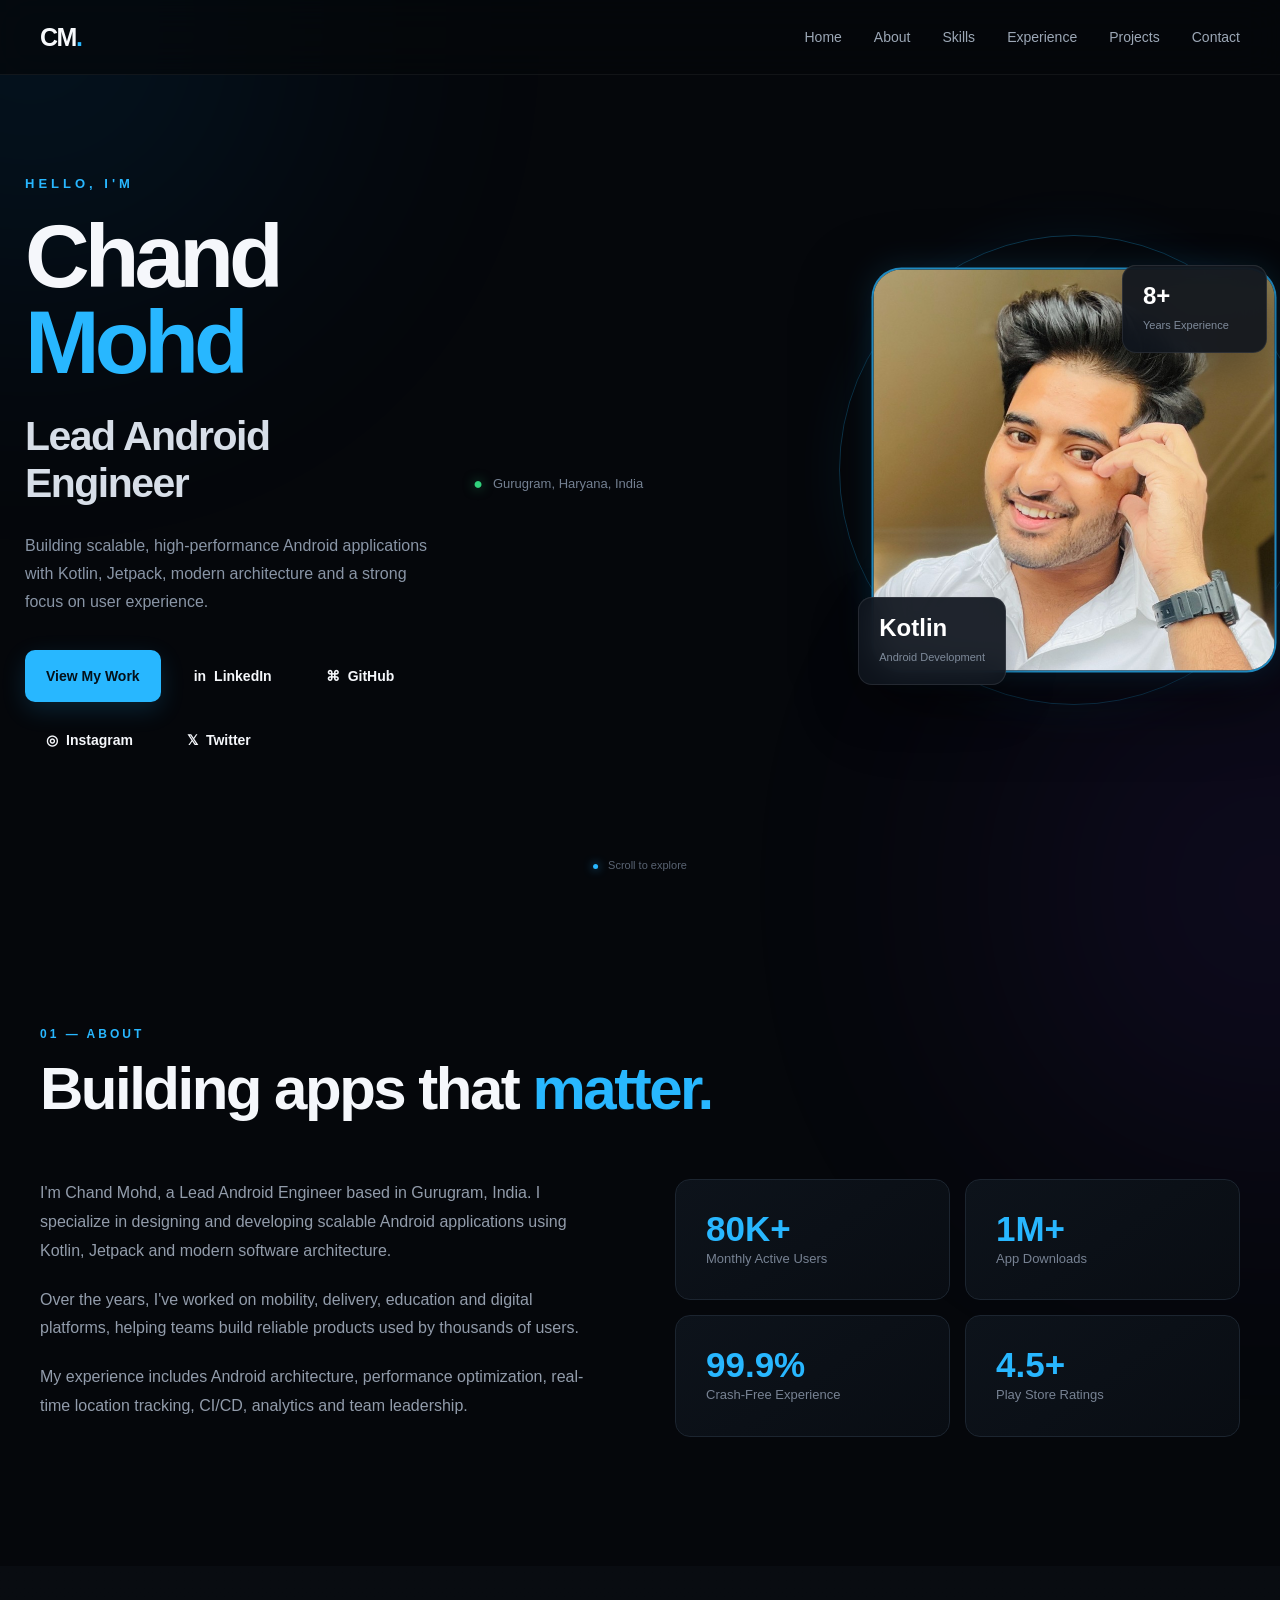
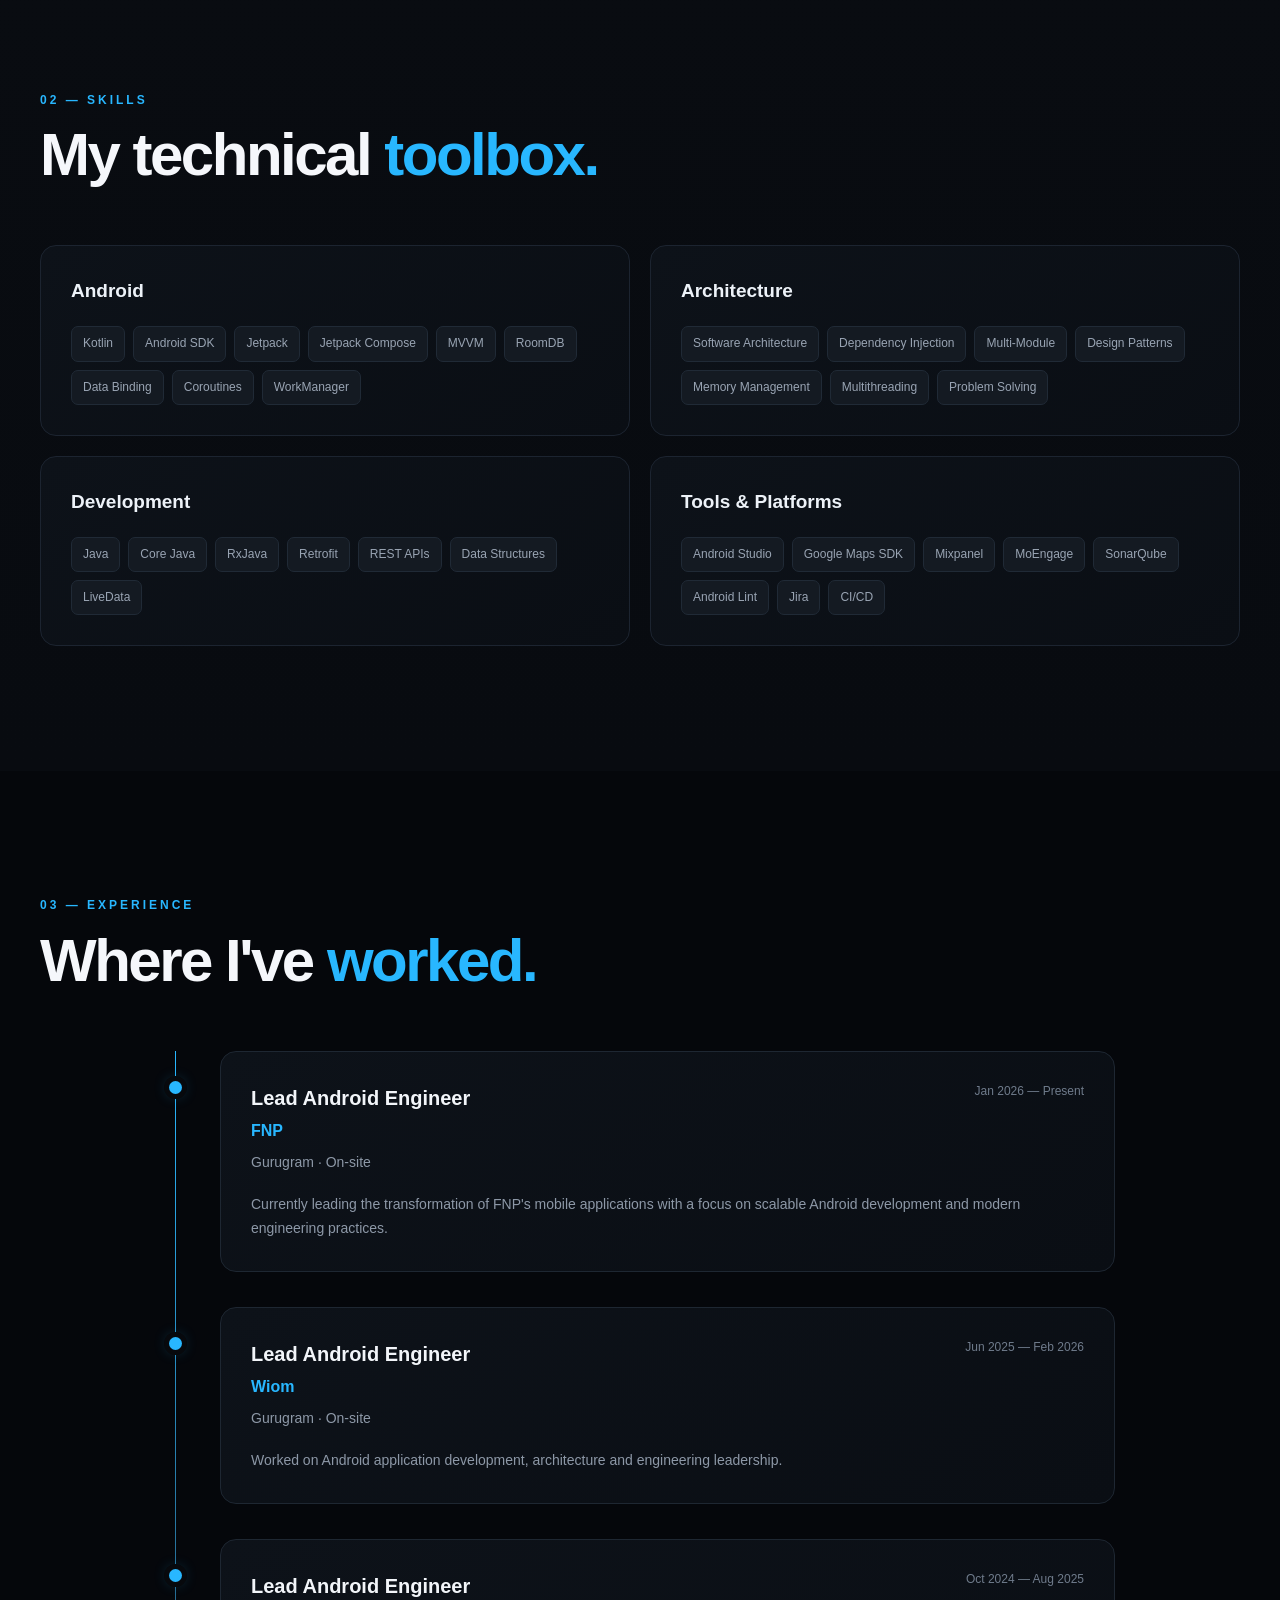
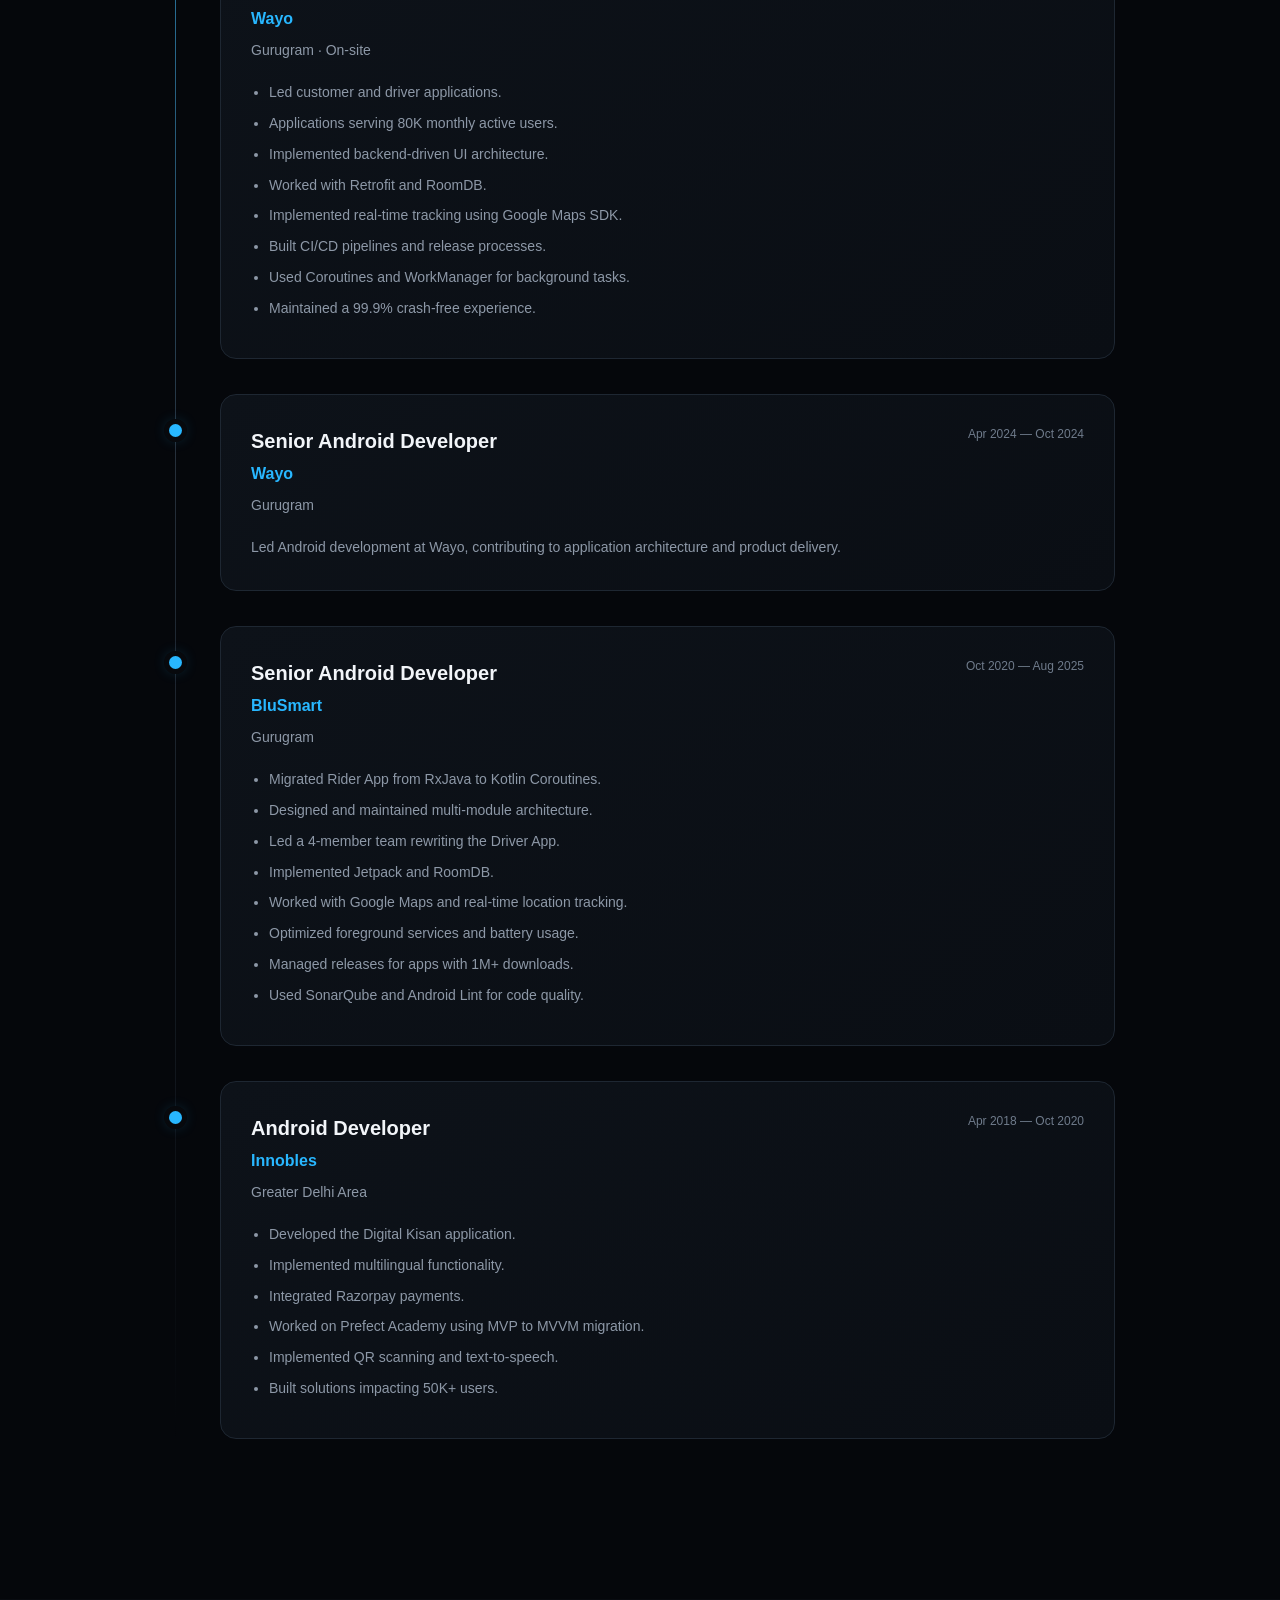
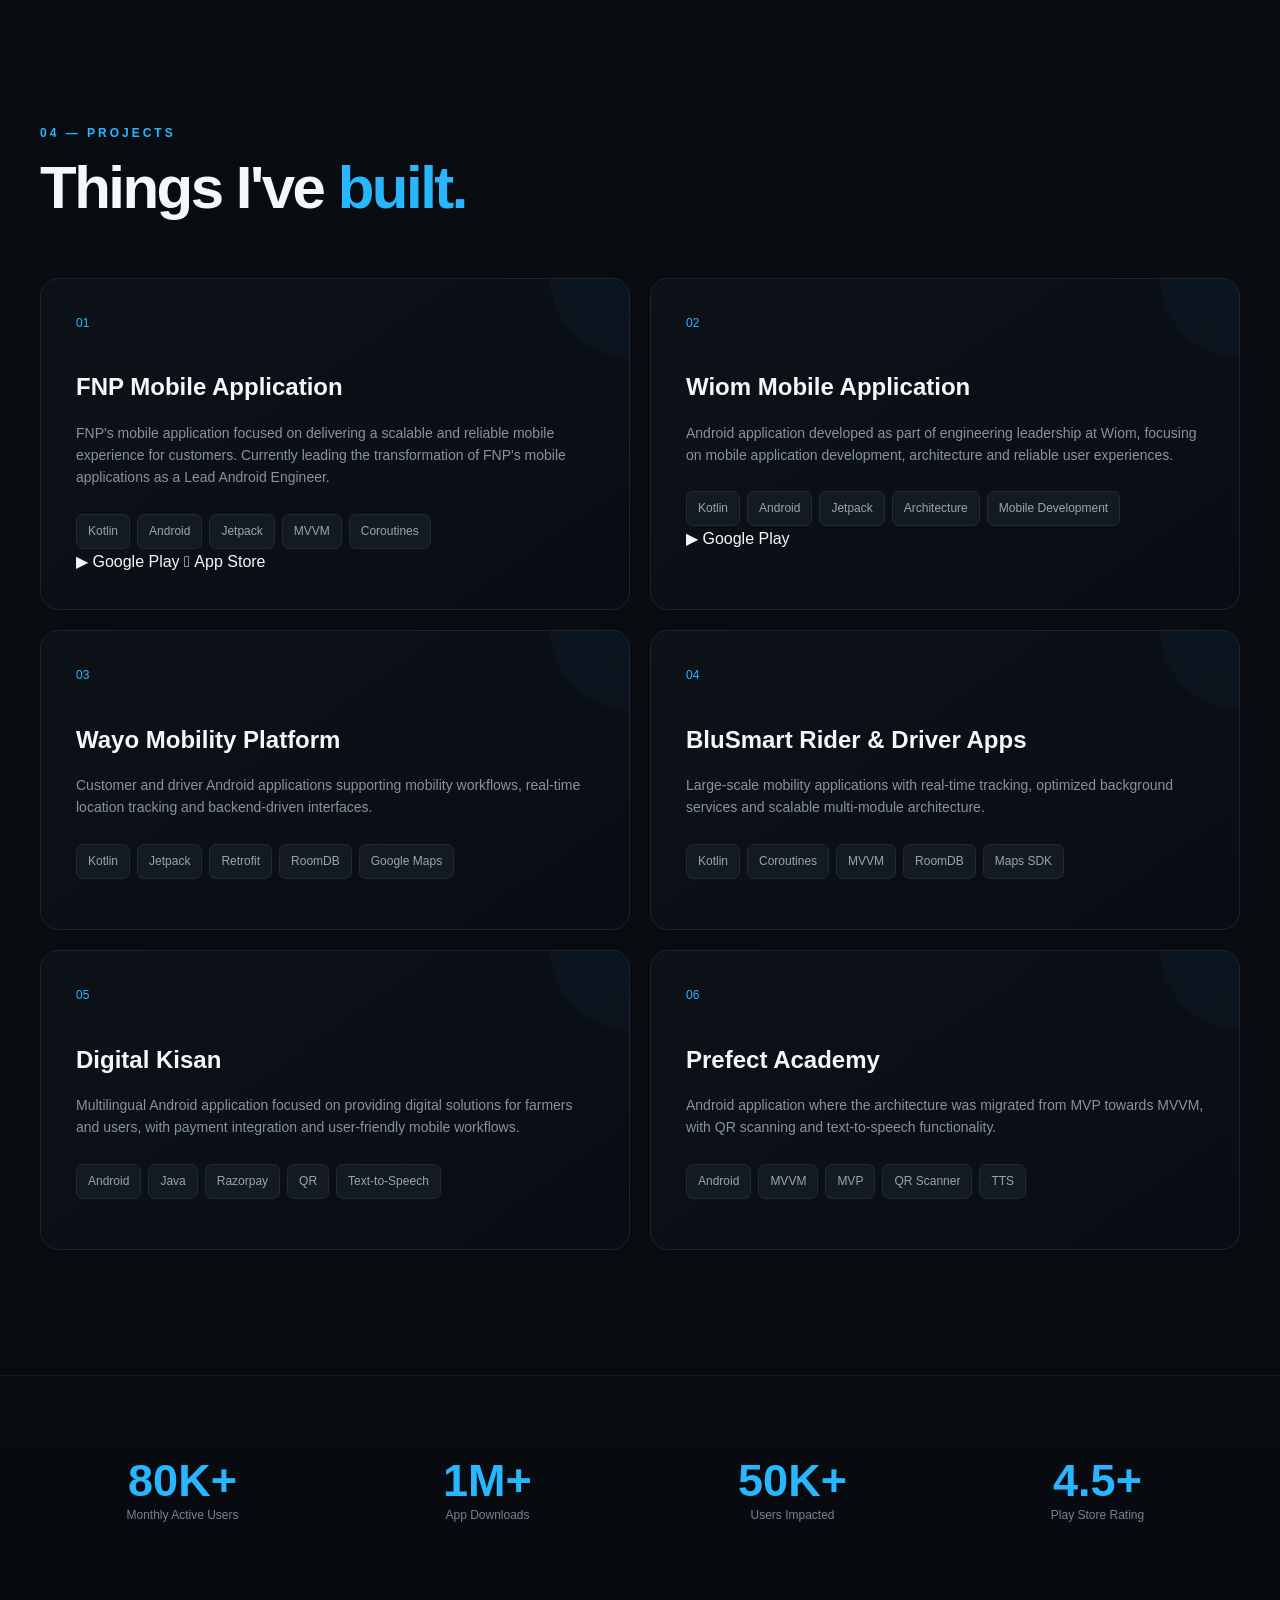
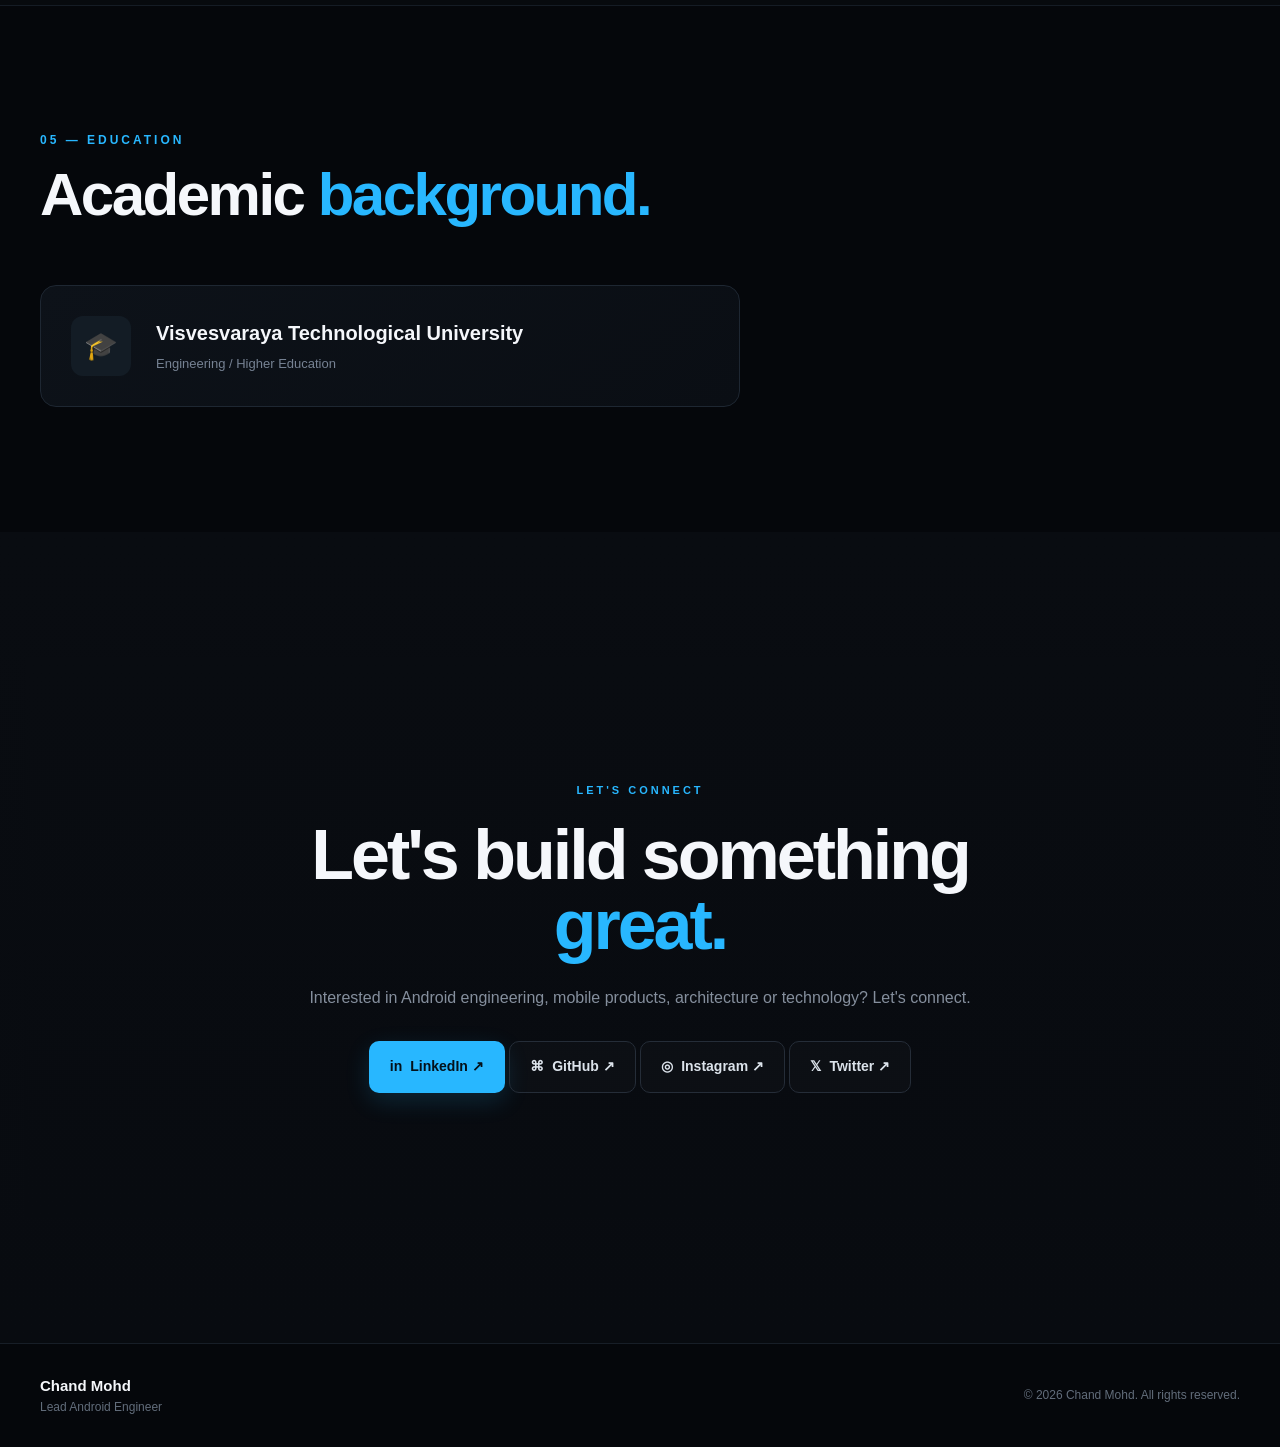
==== commit f457b91a: "Enhance SEO and structured data in index.html Updated the title and meta description for better SEO." ====
--- a/index.html
+++ b/index.html
@@ -1,17 +1,43 @@
-<!DOCTYPE html>
-<html lang="en">
-<head>
-    <meta charset="UTF-8">
-    <meta name="viewport" content="width=device-width, initial-scale=1.0">
-
-    <title>Chand Mohd | Lead Android Engineer</title>
-
-    <meta
-        name="description"
-        content="Portfolio of Chand Mohd, Lead Android Engineer specializing in Kotlin, Jetpack, Android architecture and mobile applications."
-    >
- 
-  <link rel="stylesheet" href="style.css">
+<meta charset="UTF-8">
+<meta name="viewport" content="width=device-width, initial-scale=1.0">
+
+<title>Chand Mohd | Lead Android Engineer Portfolio</title>
+
+<meta
+    name="description"
+    content="Chand Mohd's portfolio showcasing Android development, Kotlin, Java, Jetpack, mobile applications, software architecture and engineering projects."
+>
+
+<meta name="robots" content="index, follow">
+
+<link rel="canonical" href="https://chand-portfolio-azure.vercel.app/">
+
+<!-- Open Graph -->
+<meta property="og:title" content="Chand Mohd | Lead Android Engineer Portfolio">
+<meta property="og:description" content="Explore Chand Mohd's Android development skills, projects, experience and mobile applications.">
+<meta property="og:type" content="website">
+<meta property="og:url" content="https://chand-portfolio-azure.vercel.app/">
+<meta property="og:image" content="https://chand-portfolio-azure.vercel.app/chand.jpg">
+
+<!-- Person structured data -->
+<script type="application/ld+json">
+{
+  "@context": "https://schema.org",
+  "@type": "Person",
+  "name": "Chand Mohd",
+  "url": "https://chand-portfolio-azure.vercel.app/",
+  "image": "https://chand-portfolio-azure.vercel.app/chand.jpg",
+  "jobTitle": "Lead Android Engineer",
+  "sameAs": [
+    "https://www.linkedin.com/in/chand-mohd-592b60141/",
+    "https://github.com/chandmohd/",
+    "https://www.instagram.com/chandmohd00/",
+    "https://x.com/chandmohd0305"
+  ]
+}
+</script>
+
+<link rel="stylesheet" href="style.css">
 
  </head>
  <body>
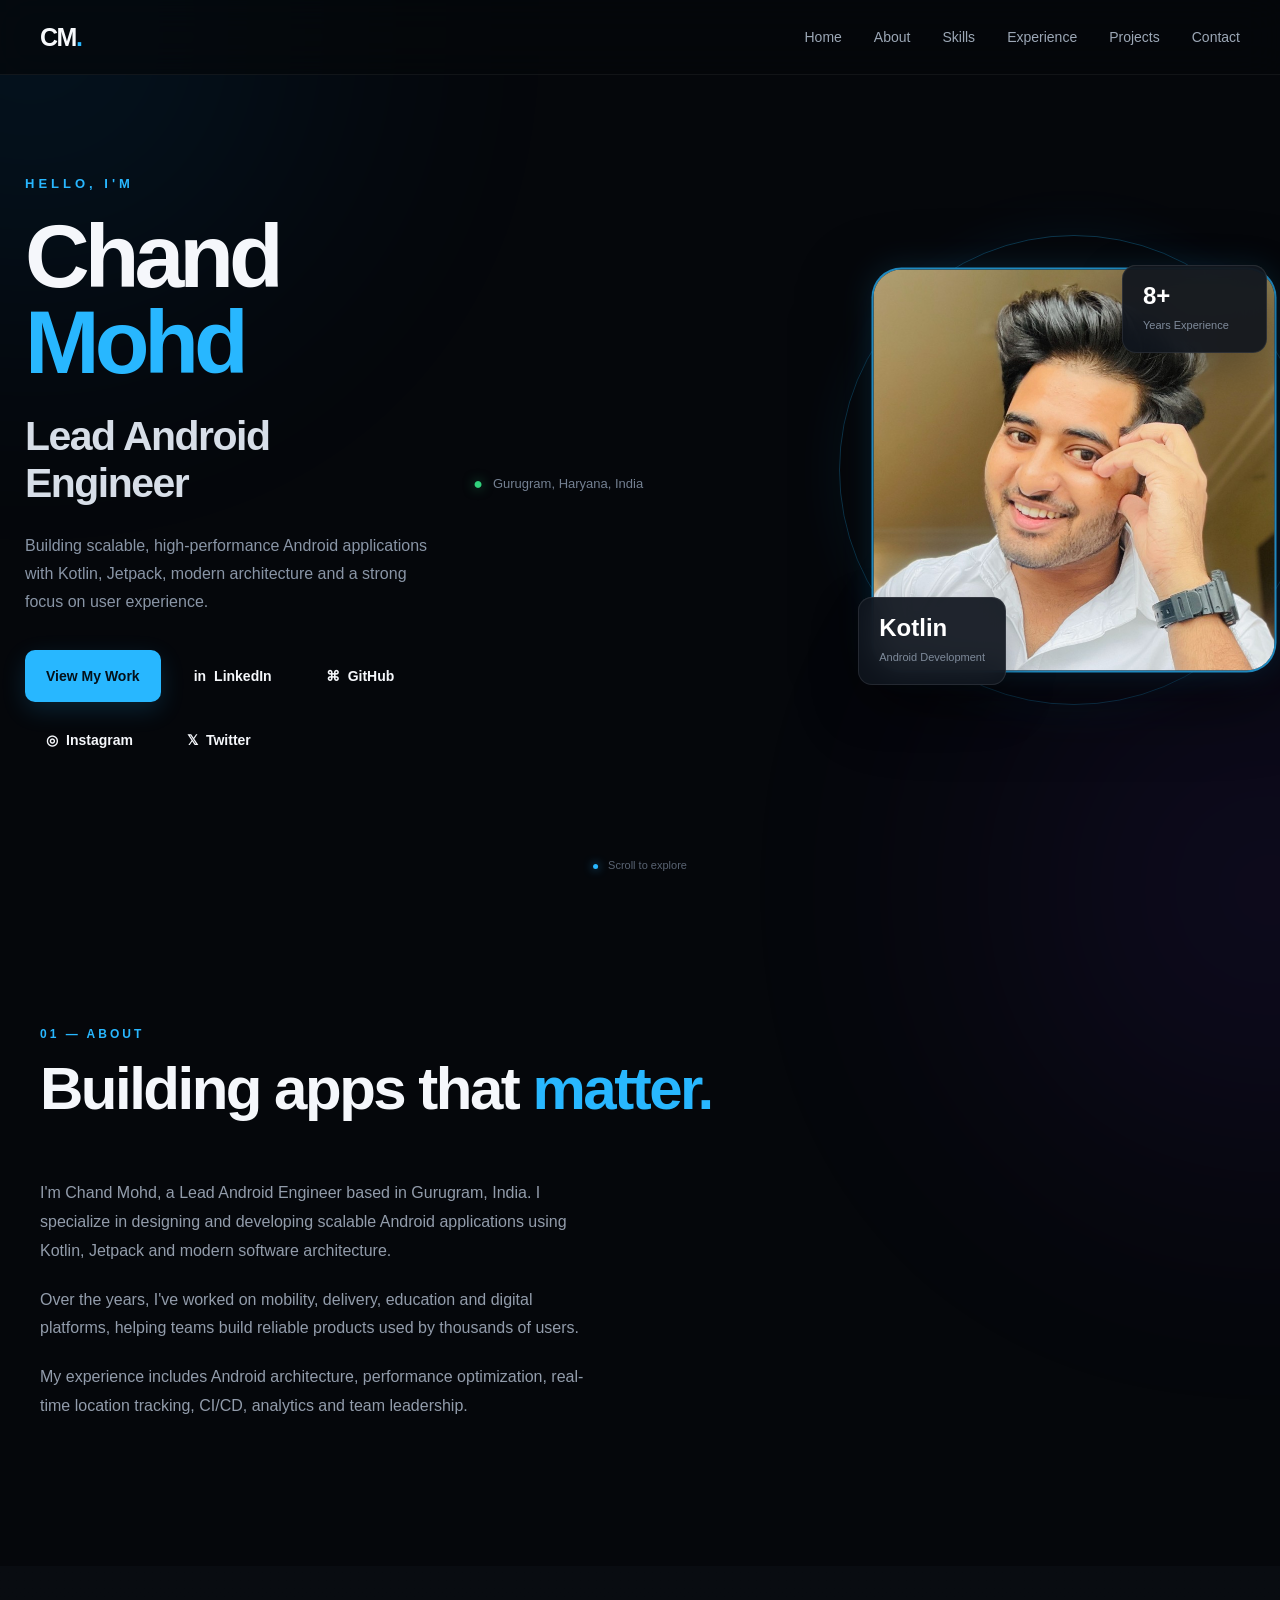
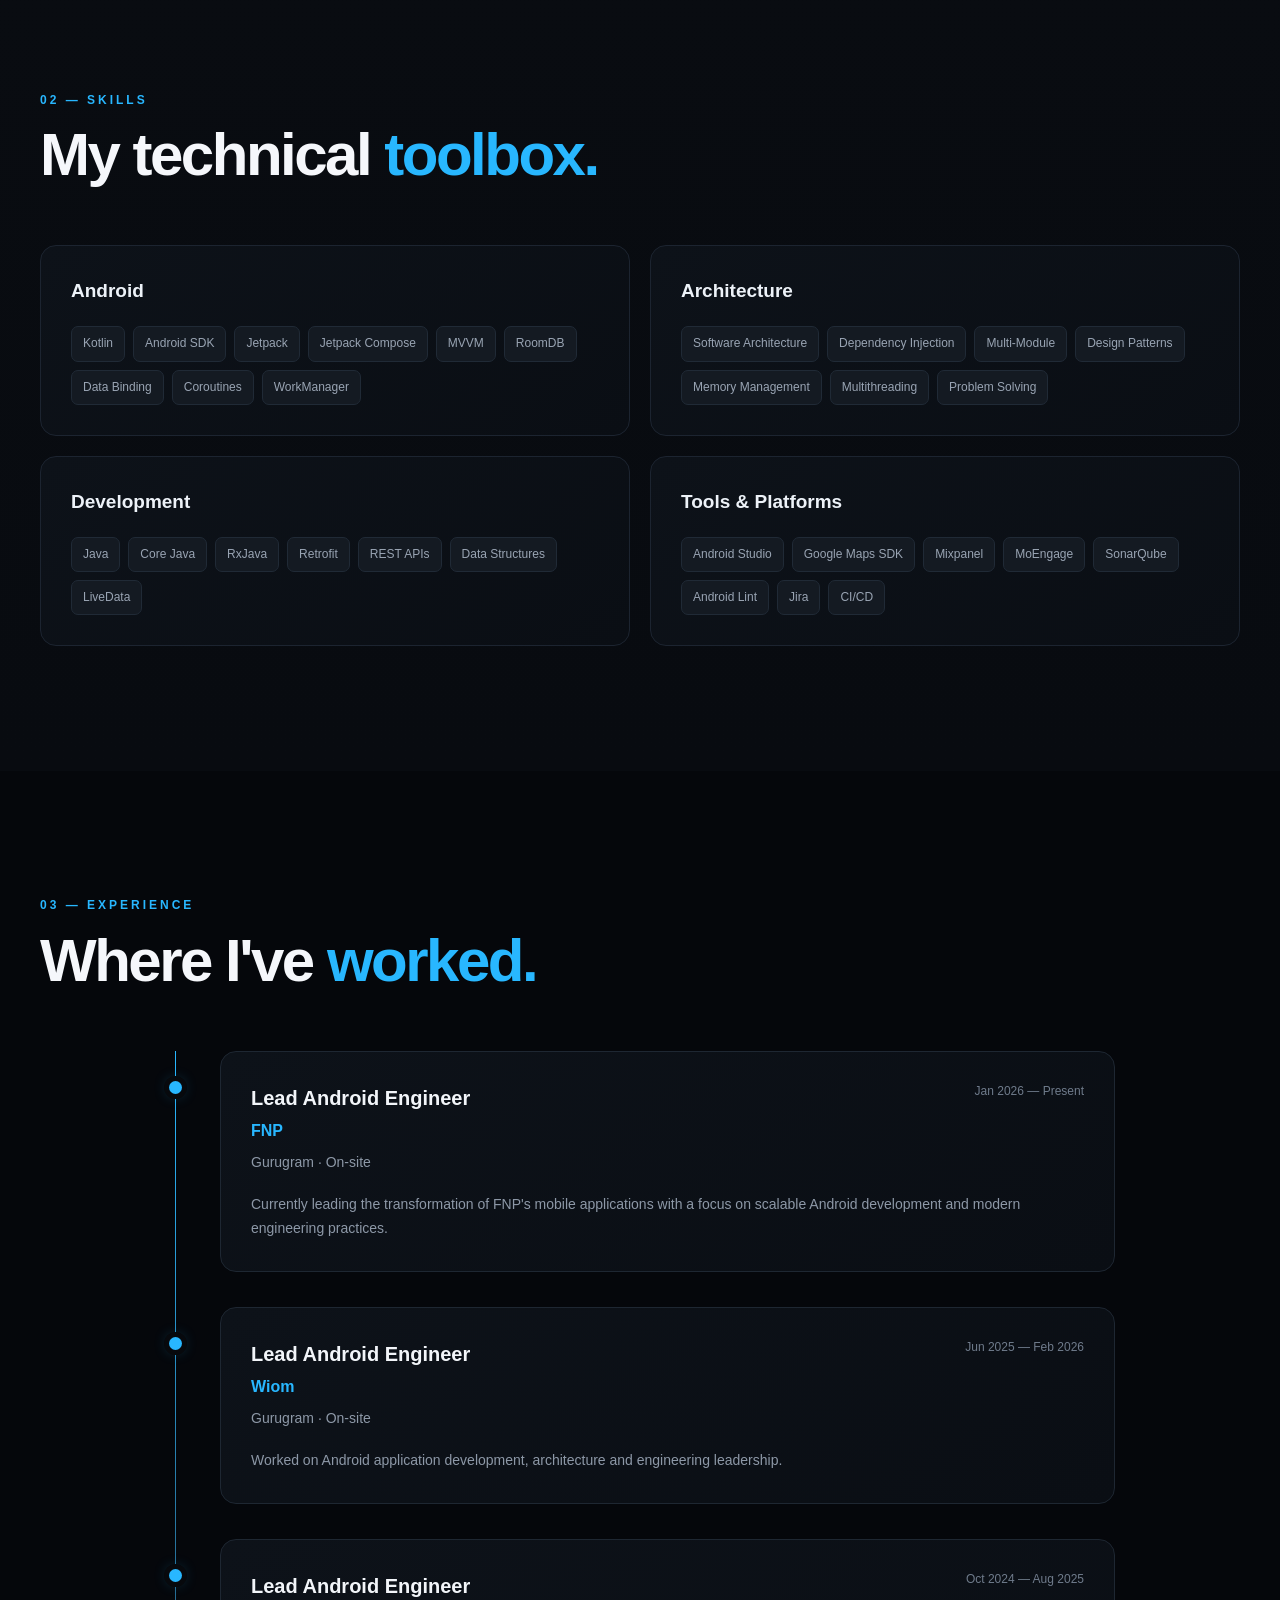
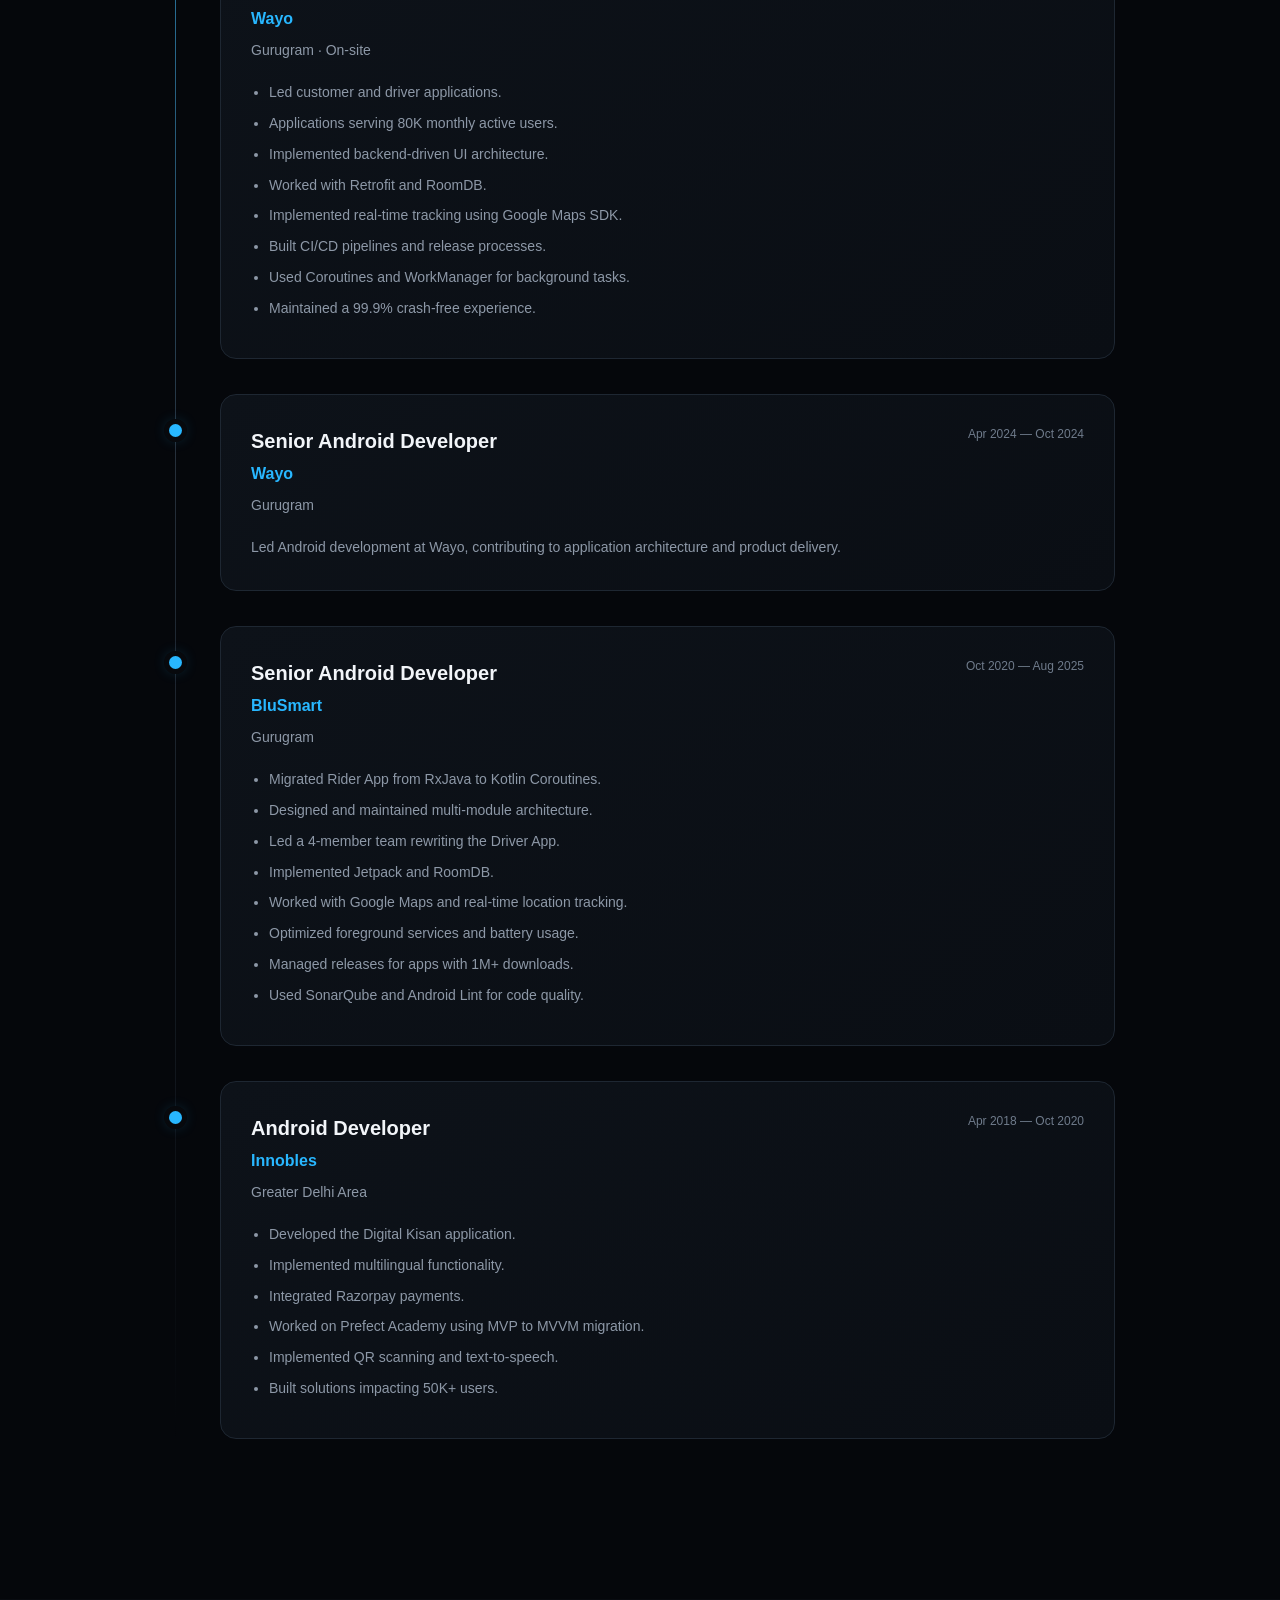
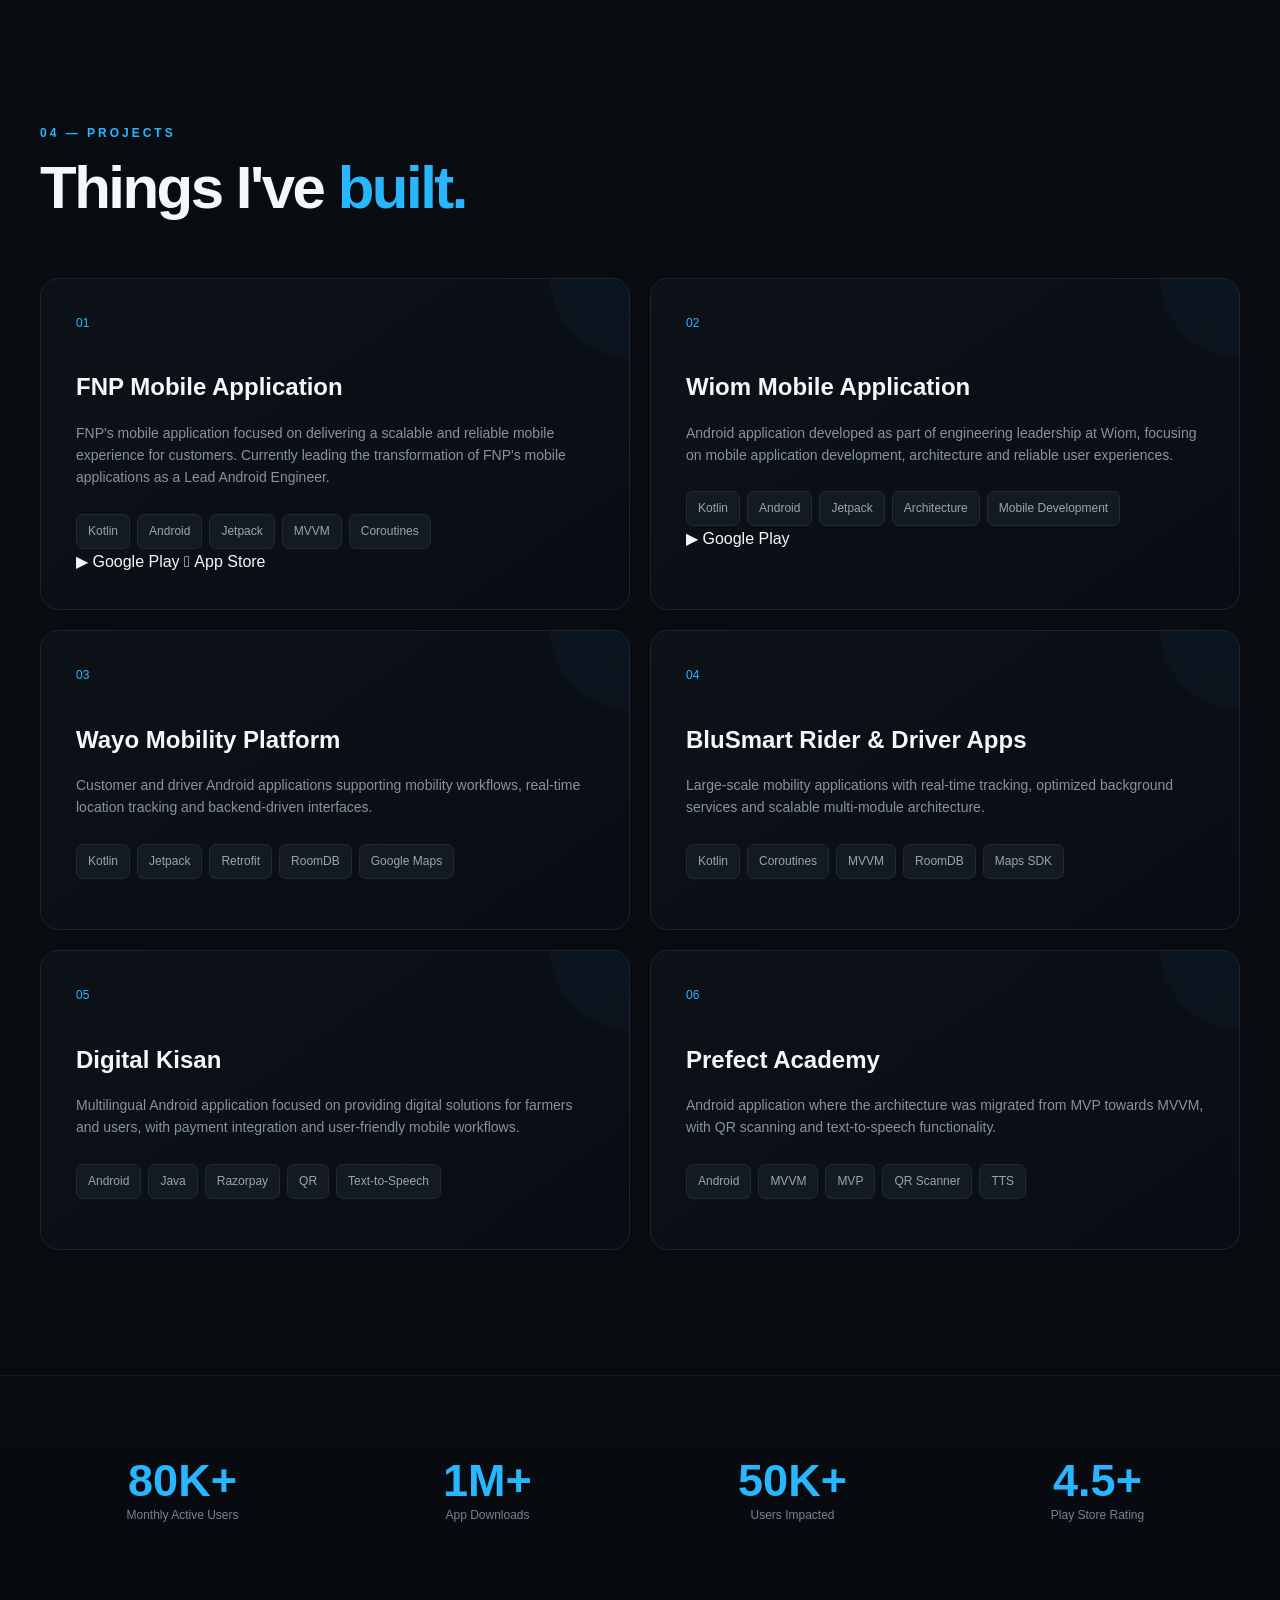
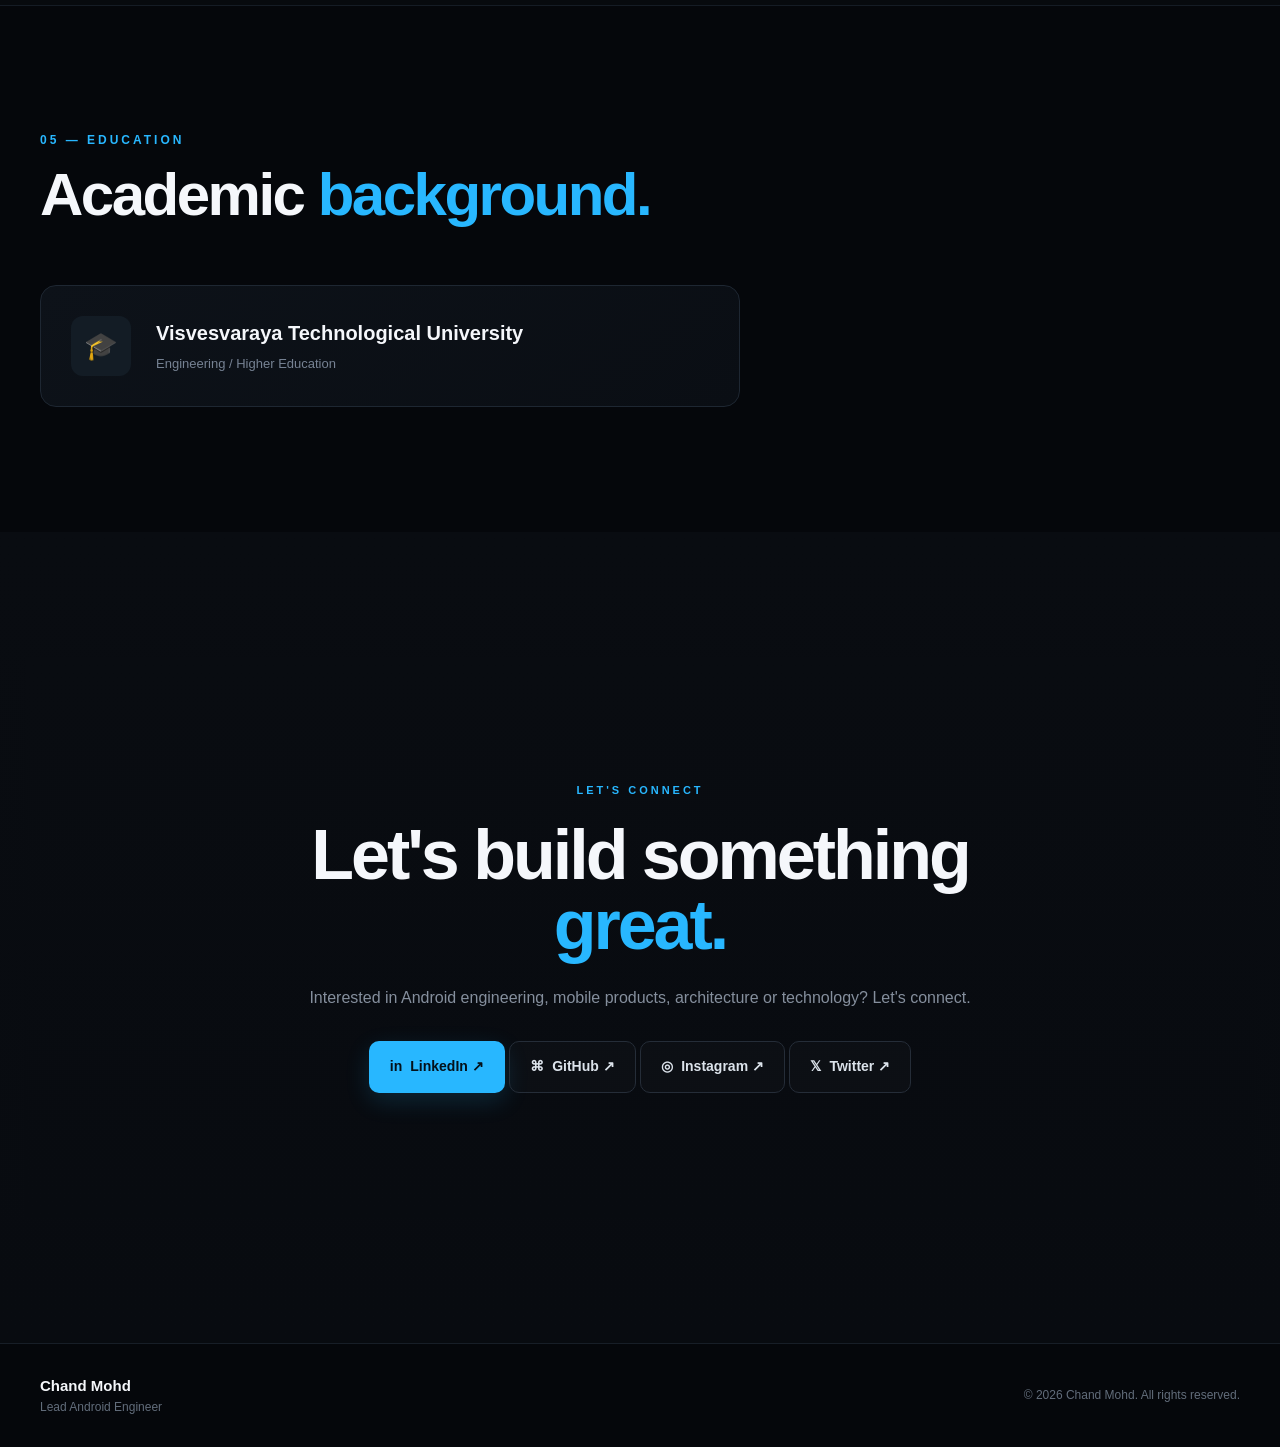
==== commit 59c2bde0: "Remove about stats section from index.html Removed the about stats section including user metrics an" ====
--- a/index.html
+++ b/index.html
@@ -1,15 +1,10 @@
 <meta charset="UTF-8">
 <meta name="viewport" content="width=device-width, initial-scale=1.0">
 
-<title>Chand Mohd | Lead Android Engineer Portfolio</title>
-
-<meta
-    name="description"
-    content="Chand Mohd's portfolio showcasing Android development, Kotlin, Java, Jetpack, mobile applications, software architecture and engineering projects."
->
+<title>Chand Mohd | Portfolio</title>
+<meta name="description" content="Chand Mohd's personal portfolio, projects, skills and professional profile.">
 
 <meta name="robots" content="index, follow">
-
 <link rel="canonical" href="https://chand-portfolio-azure.vercel.app/">
 
 <!-- Open Graph -->
@@ -224,28 +219,7 @@
                 </div>
 
 
-                <div class="about-stats">
-
-                    <div class="stat-box">
-                        <strong>80K+</strong>
-                        <span>Monthly Active Users</span>
-                    </div>
-
-                    <div class="stat-box">
-                        <strong>1M+</strong>
-                        <span>App Downloads</span>
-                    </div>
-
-                    <div class="stat-box">
-                        <strong>99.9%</strong>
-                        <span>Crash-Free Experience</span>
-                    </div>
-
-                    <div class="stat-box">
-                        <strong>4.5+</strong>
-                        <span>Play Store Ratings</span>
-                    </div>
-
+                
                 </div>
 
             </div>
--- a/style.css
+++ b/style.css
@@ -1870,3 +1870,1046 @@
         min-width: 130px;
     }
 }
+/* =========================================================
+   FINAL MOBILE HERO FIX
+========================================================= */
+
+@media (max-width: 768px) {
+
+    .hero {
+        min-height: auto;
+        padding: 105px 18px 70px;
+        overflow: hidden;
+    }
+
+    .hero-container {
+        width: 100%;
+        display: flex;
+        flex-direction: column;
+        align-items: center;
+        gap: 35px;
+    }
+
+    /* TEXT */
+    .hero-content {
+        width: 100%;
+        text-align: center;
+        order: 1;
+    }
+
+    .hero-small {
+        margin-bottom: 20px;
+    }
+
+    .hero h1 {
+        font-size: clamp(55px, 17vw, 75px);
+        line-height: 0.95;
+        letter-spacing: -3px;
+    }
+
+    .hero h1 span {
+        display: block;
+    }
+
+    .hero h2 {
+        font-size: 27px;
+        line-height: 1.2;
+        margin-top: 25px;
+    }
+
+    .hero-description {
+        max-width: 500px;
+        margin: 22px auto 0;
+        font-size: 16px;
+        line-height: 1.7;
+    }
+
+    /* BUTTONS */
+    .hero-buttons {
+        justify-content: center;
+        align-items: center;
+        width: 100%;
+    }
+
+    .hero-buttons .btn {
+        max-width: 330px;
+    }
+
+    /* LOCATION */
+    .hero-location {
+        justify-content: center;
+        text-align: center;
+    }
+
+    /* IMAGE AREA */
+    .hero-image-container {
+        order: 2;
+
+        width: 100%;
+        max-width: 340px;
+        height: 370px;
+
+        margin: 0 auto;
+
+        position: relative;
+
+        display: block;
+
+        transform: none;
+    }
+
+    /* RING */
+    .image-ring {
+        width: 310px;
+        height: 310px;
+
+        left: 50%;
+        top: 50%;
+
+        transform: translate(-50%, -50%);
+    }
+
+    /* PHOTO */
+    .profile-card {
+        width: 270px;
+        height: 270px;
+
+        left: 50%;
+        top: 50%;
+
+        transform: translate(-50%, -50%);
+
+        border-radius: 24px;
+
+        overflow: hidden;
+    }
+
+    .profile-card img {
+        width: 100%;
+        height: 100%;
+        object-fit: cover;
+    }
+
+    /* EXPERIENCE CARD */
+    .hero-image-container .card-top {
+        top: 5px;
+        right: -2px;
+
+        min-width: 120px;
+        padding: 14px 16px;
+
+        z-index: 20;
+    }
+
+    /* KOTLIN CARD */
+    .hero-image-container .card-bottom {
+        bottom: 5px;
+        left: -2px;
+
+        min-width: 135px;
+        padding: 14px 16px;
+
+        z-index: 20;
+    }
+
+    .floating-card strong {
+        font-size: 23px;
+    }
+
+    .floating-card span {
+        font-size: 11px;
+    }
+
+    /* HIDE SCROLL TEXT ON SMALL SCREENS */
+    .scroll-indicator {
+        display: none;
+    }
+}
+
+
+/* =========================================================
+   SMALL PHONES
+========================================================= */
+
+@media (max-width: 480px) {
+
+    .hero {
+        padding: 95px 15px 60px;
+    }
+
+    .hero-container {
+        gap: 30px;
+    }
+
+    .hero h1 {
+        font-size: 58px;
+    }
+
+    .hero h2 {
+        font-size: 25px;
+    }
+
+    .hero-description {
+        font-size: 15px;
+        line-height: 1.65;
+    }
+
+    .hero-image-container {
+        max-width: 310px;
+        height: 345px;
+    }
+
+    .image-ring {
+        width: 285px;
+        height: 285px;
+    }
+
+    .profile-card {
+        width: 250px;
+        height: 250px;
+    }
+
+    .hero-image-container .card-top {
+        top: 2px;
+        right: -3px;
+
+        min-width: 108px;
+        padding: 12px 14px;
+    }
+
+    .hero-image-container .card-bottom {
+        bottom: 2px;
+        left: -3px;
+
+        min-width: 125px;
+        padding: 12px 14px;
+    }
+
+    .floating-card strong {
+        font-size: 21px;
+    }
+
+    .floating-card span {
+        font-size: 10px;
+    }
+}
+/* =========================================================
+   FINAL MOBILE FIX - HOMEPAGE HERO
+========================================================= */
+
+@media (max-width: 768px) {
+
+    .hero {
+        width: 100%;
+        min-height: auto !important;
+        padding: 100px 16px 60px !important;
+        overflow: hidden !important;
+    }
+
+    .hero-container {
+        width: 100% !important;
+        display: flex !important;
+        flex-direction: column !important;
+        align-items: center !important;
+        gap: 45px !important;
+        text-align: center !important;
+    }
+
+    /* TEXT */
+    .hero-content {
+        width: 100% !important;
+        max-width: 600px !important;
+        order: 1 !important;
+        text-align: center !important;
+    }
+
+    .hero-small {
+        font-size: 12px !important;
+        margin-bottom: 18px !important;
+    }
+
+    .hero-content h1 {
+        font-size: 58px !important;
+        line-height: 0.95 !important;
+        letter-spacing: -3px !important;
+        margin: 0 0 25px !important;
+    }
+
+    .hero-content h1 span {
+        display: block !important;
+    }
+
+    .hero-content h2 {
+        font-size: 25px !important;
+        line-height: 1.2 !important;
+        margin: 0 0 22px !important;
+        white-space: normal !important;
+    }
+
+    .hero-description {
+        width: 100% !important;
+        max-width: 500px !important;
+        margin: 0 auto 28px !important;
+        font-size: 15px !important;
+        line-height: 1.7 !important;
+    }
+
+    /* BUTTONS */
+    .hero-buttons {
+        width: 100% !important;
+        display: flex !important;
+        flex-direction: column !important;
+        align-items: center !important;
+        gap: 14px !important;
+    }
+
+    .hero-buttons a {
+        width: 100% !important;
+        max-width: 320px !important;
+        justify-content: center !important;
+    }
+
+    /* LOCATION */
+    .hero-location {
+        width: 100% !important;
+        justify-content: center !important;
+        margin-top: 20px !important;
+    }
+
+    /* IMAGE AREA */
+    .hero-image-container {
+        order: 2 !important;
+        width: 300px !important;
+        height: 330px !important;
+        margin: 0 auto !important;
+        position: relative !important;
+        display: block !important;
+        transform: none !important;
+    }
+
+    /* RING */
+    .hero-image-container .image-ring {
+        width: 285px !important;
+        height: 285px !important;
+        left: 50% !important;
+        top: 50% !important;
+        transform: translate(-50%, -50%) !important;
+    }
+
+    /* PHOTO */
+    .hero-image-container .profile-card {
+        width: 250px !important;
+        height: 250px !important;
+        left: 50% !important;
+        top: 50% !important;
+        transform: translate(-50%, -50%) !important;
+        overflow: hidden !important;
+        z-index: 5 !important;
+    }
+
+    .hero-image-container .profile-card img {
+        width: 100% !important;
+        height: 100% !important;
+        object-fit: cover !important;
+    }
+
+    /* 8+ YEARS CARD */
+    .hero-image-container .floating-card.card-top {
+        top: 0 !important;
+        right: -5px !important;
+        left: auto !important;
+        bottom: auto !important;
+        min-width: 105px !important;
+        padding: 12px 14px !important;
+        z-index: 20 !important;
+        transform: none !important;
+    }
+
+    /* KOTLIN CARD */
+    .hero-image-container .floating-card.card-bottom {
+        bottom: 0 !important;
+        left: -5px !important;
+        right: auto !important;
+        top: auto !important;
+        min-width: 120px !important;
+        padding: 12px 14px !important;
+        z-index: 20 !important;
+        transform: none !important;
+    }
+
+    .hero-image-container .floating-card strong {
+        font-size: 21px !important;
+    }
+
+    .hero-image-container .floating-card span {
+        font-size: 10px !important;
+    }
+
+    .scroll-indicator {
+        display: none !important;
+    }
+}
+
+
+/* =========================================================
+   VERY SMALL PHONES
+========================================================= */
+
+@media (max-width: 400px) {
+
+    .hero {
+        padding-left: 12px !important;
+        padding-right: 12px !important;
+    }
+
+    .hero-content h1 {
+        font-size: 52px !important;
+    }
+
+    .hero-content h2 {
+        font-size: 22px !important;
+    }
+
+    .hero-description {
+        font-size: 14px !important;
+    }
+
+    .hero-image-container {
+        width: 275px !important;
+        height: 305px !important;
+    }
+
+    .hero-image-container .image-ring {
+        width: 260px !important;
+        height: 260px !important;
+    }
+
+    .hero-image-container .profile-card {
+        width: 225px !important;
+        height: 225px !important;
+    }
+
+    .hero-image-container .floating-card.card-top {
+        right: -8px !important;
+        min-width: 95px !important;
+        padding: 10px 11px !important;
+    }
+
+    .hero-image-container .floating-card.card-bottom {
+        left: -8px !important;
+        min-width: 105px !important;
+        padding: 10px 11px !important;
+    }
+}
+/* =========================================================
+   FINAL MOBILE HERO - DO NOT OVERLAP
+========================================================= */
+
+@media screen and (max-width: 768px) {
+
+    .hero {
+        min-height: auto !important;
+        height: auto !important;
+        padding: 105px 16px 70px !important;
+        overflow: hidden !important;
+    }
+
+    /* FORCE HERO INTO VERTICAL ROWS */
+    .hero-container {
+        width: 100% !important;
+        display: grid !important;
+        grid-template-columns: 1fr !important;
+        grid-template-rows: auto auto auto !important;
+        gap: 0 !important;
+        align-items: start !important;
+        justify-items: center !important;
+    }
+
+    /* =========================
+       TEXT
+    ========================= */
+
+    .hero-content {
+        grid-column: 1 !important;
+        grid-row: 1 !important;
+
+        width: 100% !important;
+        max-width: 600px !important;
+
+        text-align: center !important;
+
+        position: relative !important;
+        z-index: 2 !important;
+    }
+
+    .hero-small {
+        margin-bottom: 18px !important;
+    }
+
+    .hero-content h1 {
+        font-size: 58px !important;
+        line-height: 0.95 !important;
+        letter-spacing: -3px !important;
+        margin: 0 0 25px !important;
+    }
+
+    .hero-content h1 span {
+        display: block !important;
+    }
+
+    .hero-content h2 {
+        font-size: 25px !important;
+        line-height: 1.2 !important;
+        margin: 0 0 25px !important;
+    }
+
+    .hero-description {
+        width: 100% !important;
+        max-width: 500px !important;
+
+        margin: 0 auto 28px !important;
+
+        font-size: 15px !important;
+        line-height: 1.7 !important;
+    }
+
+    /* BUTTONS */
+    .hero-buttons {
+        width: 100% !important;
+
+        display: flex !important;
+        flex-direction: column !important;
+
+        align-items: center !important;
+
+        gap: 14px !important;
+
+        margin-top: 25px !important;
+    }
+
+    .hero-buttons .btn {
+        width: 100% !important;
+        max-width: 340px !important;
+    }
+
+
+    /* =========================
+       LOCATION
+    ========================= */
+
+    .hero-location {
+        grid-column: 1 !important;
+        grid-row: 2 !important;
+
+        width: 100% !important;
+
+        justify-content: center !important;
+        text-align: center !important;
+
+        margin: 25px 0 35px !important;
+
+        position: relative !important;
+        z-index: 2 !important;
+    }
+
+
+    /* =========================
+       IMAGE
+    ========================= */
+
+    .hero-image-container {
+        grid-column: 1 !important;
+        grid-row: 3 !important;
+
+        position: relative !important;
+
+        width: 300px !important;
+        height: 330px !important;
+
+        margin: 0 auto !important;
+
+        display: block !important;
+
+        transform: none !important;
+
+        z-index: 1 !important;
+
+        justify-self: center !important;
+        align-self: start !important;
+    }
+
+
+    /* RING */
+
+    .hero-image-container .image-ring {
+        position: absolute !important;
+
+        width: 285px !important;
+        height: 285px !important;
+
+        left: 50% !important;
+        top: 50% !important;
+
+        transform: translate(-50%, -50%) !important;
+    }
+
+
+    /* PHOTO */
+
+    .hero-image-container .profile-card {
+        position: absolute !important;
+
+        width: 250px !important;
+        height: 250px !important;
+
+        left: 50% !important;
+        top: 50% !important;
+
+        transform: translate(-50%, -50%) !important;
+
+        z-index: 3 !important;
+    }
+
+
+    /* EXPERIENCE CARD */
+
+    .hero-image-container .card-top {
+        position: absolute !important;
+
+        top: 0 !important;
+        right: -5px !important;
+
+        left: auto !important;
+        bottom: auto !important;
+
+        min-width: 105px !important;
+
+        padding: 12px 14px !important;
+
+        z-index: 10 !important;
+
+        transform: none !important;
+    }
+
+
+    /* KOTLIN CARD */
+
+    .hero-image-container .card-bottom {
+        position: absolute !important;
+
+        bottom: 0 !important;
+        left: -5px !important;
+
+        right: auto !important;
+        top: auto !important;
+
+        min-width: 120px !important;
+
+        padding: 12px 14px !important;
+
+        z-index: 10 !important;
+
+        transform: none !important;
+    }
+
+    .floating-card strong {
+        font-size: 21px !important;
+    }
+
+    .floating-card span {
+        font-size: 10px !important;
+    }
+
+    .scroll-indicator {
+        display: none !important;
+    }
+}
+
+
+/* =========================================================
+   SMALL PHONE
+========================================================= */
+
+@media screen and (max-width: 400px) {
+
+    .hero-content h1 {
+        font-size: 52px !important;
+    }
+
+    .hero-content h2 {
+        font-size: 22px !important;
+    }
+
+    .hero-description {
+        font-size: 14px !important;
+    }
+
+    .hero-image-container {
+        width: 275px !important;
+        height: 305px !important;
+    }
+
+    .hero-image-container .image-ring {
+        width: 260px !important;
+        height: 260px !important;
+    }
+
+    .hero-image-container .profile-card {
+        width: 225px !important;
+        height: 225px !important;
+    }
+
+    .hero-image-container .card-top {
+        right: -8px !important;
+    }
+
+    .hero-image-container .card-bottom {
+        left: -8px !important;
+    }
+}
+/* =========================================================
+   CHAND MOHD PORTFOLIO
+   FINAL MOBILE OVERRIDE
+   THIS MUST BE THE LAST CSS IN THE FILE
+========================================================= */
+
+@media only screen and (max-width: 768px) {
+
+    html,
+    body {
+        width: 100%;
+        max-width: 100%;
+        overflow-x: hidden !important;
+    }
+
+    /* HERO */
+    .hero {
+        display: block !important;
+        width: 100% !important;
+        min-height: auto !important;
+        height: auto !important;
+        padding: 105px 18px 60px !important;
+        overflow: hidden !important;
+    }
+
+    /* MAIN HERO CONTAINER */
+    .hero-container {
+        width: 100% !important;
+        max-width: 100% !important;
+
+        margin: 0 auto !important;
+
+        display: flex !important;
+        flex-direction: column !important;
+
+        align-items: center !important;
+        justify-content: flex-start !important;
+
+        gap: 0 !important;
+
+        text-align: center !important;
+
+        position: relative !important;
+    }
+
+    /* =====================================================
+       TEXT AREA
+    ===================================================== */
+
+    .hero-content {
+        width: 100% !important;
+        max-width: 600px !important;
+
+        display: flex !important;
+        flex-direction: column !important;
+        align-items: center !important;
+
+        position: relative !important;
+        z-index: 2 !important;
+
+        text-align: center !important;
+    }
+
+    .hero-small {
+        display: block !important;
+
+        margin: 0 0 18px !important;
+
+        font-size: 12px !important;
+        letter-spacing: 4px !important;
+    }
+
+    .hero h1,
+    .hero-content h1 {
+        width: 100% !important;
+
+        margin: 0 0 25px !important;
+
+        font-size: 58px !important;
+        line-height: 0.95 !important;
+
+        letter-spacing: -3px !important;
+
+        text-align: center !important;
+    }
+
+    .hero h1 span,
+    .hero-content h1 span {
+        display: block !important;
+    }
+
+    .hero h2,
+    .hero-content h2 {
+        width: 100% !important;
+
+        margin: 0 0 25px !important;
+
+        font-size: 25px !important;
+        line-height: 1.2 !important;
+
+        letter-spacing: -0.5px !important;
+
+        text-align: center !important;
+    }
+
+    .hero-description,
+    .hero-content p.hero-description {
+        width: 100% !important;
+        max-width: 500px !important;
+
+        margin: 0 auto 30px !important;
+
+        font-size: 15px !important;
+        line-height: 1.7 !important;
+
+        text-align: center !important;
+    }
+
+    /* =====================================================
+       BUTTONS
+    ===================================================== */
+
+    .hero-buttons {
+        width: 100% !important;
+
+        display: flex !important;
+        flex-direction: column !important;
+
+        align-items: center !important;
+        justify-content: center !important;
+
+        gap: 14px !important;
+
+        margin: 0 !important;
+    }
+
+    .hero-buttons .btn {
+        width: 100% !important;
+        max-width: 340px !important;
+
+        min-height: 54px !important;
+    }
+
+    /* =====================================================
+       LOCATION
+    ===================================================== */
+
+    .hero-location {
+        width: 100% !important;
+
+        display: flex !important;
+
+        align-items: center !important;
+        justify-content: center !important;
+
+        margin: 28px 0 45px !important;
+
+        text-align: center !important;
+
+        position: relative !important;
+        z-index: 2 !important;
+    }
+
+    /* =====================================================
+       IMAGE
+       IMPORTANT: IMAGE IS NOW BELOW ALL TEXT
+    ===================================================== */
+
+    .hero-image-container {
+        position: relative !important;
+
+        width: 300px !important;
+        height: 330px !important;
+
+        max-width: 300px !important;
+
+        margin: 0 auto !important;
+
+        display: block !important;
+
+        flex: none !important;
+
+        order: initial !important;
+
+        transform: none !important;
+
+        z-index: 1 !important;
+
+        align-self: center !important;
+
+        justify-self: center !important;
+    }
+
+    /* =====================================================
+       RING
+    ===================================================== */
+
+    .hero-image-container .image-ring {
+        position: absolute !important;
+
+        width: 285px !important;
+        height: 285px !important;
+
+        left: 50% !important;
+        top: 50% !important;
+
+        transform: translate(-50%, -50%) !important;
+
+        z-index: 1 !important;
+    }
+
+    /* =====================================================
+       PHOTO
+    ===================================================== */
+
+    .hero-image-container .profile-card {
+        position: absolute !important;
+
+        width: 250px !important;
+        height: 250px !important;
+
+        left: 50% !important;
+        top: 50% !important;
+
+        transform: translate(-50%, -50%) !important;
+
+        z-index: 3 !important;
+
+        overflow: hidden !important;
+    }
+
+    .hero-image-container .profile-card img {
+        width: 100% !important;
+        height: 100% !important;
+
+        object-fit: cover !important;
+
+        display: block !important;
+    }
+
+    /* =====================================================
+       8+ YEARS CARD
+    ===================================================== */
+
+    .hero-image-container .floating-card.card-top {
+        position: absolute !important;
+
+        top: 0 !important;
+        right: -2px !important;
+
+        left: auto !important;
+        bottom: auto !important;
+
+        min-width: 105px !important;
+
+        padding: 12px 14px !important;
+
+        z-index: 20 !important;
+
+        transform: none !important;
+    }
+
+    /* =====================================================
+       KOTLIN CARD
+    ===================================================== */
+
+    .hero-image-container .floating-card.card-bottom {
+        position: absolute !important;
+
+        bottom: 0 !important;
+        left: -2px !important;
+
+        right: auto !important;
+        top: auto !important;
+
+        min-width: 120px !important;
+
+        padding: 12px 14px !important;
+
+        z-index: 20 !important;
+
+        transform: none !important;
+    }
+
+    .hero-image-container .floating-card strong {
+        font-size: 21px !important;
+    }
+
+    .hero-image-container .floating-card span {
+        font-size: 10px !important;
+    }
+
+    .scroll-indicator {
+        display: none !important;
+    }
+}
+
+
+/* =========================================================
+   SMALL PHONE
+========================================================= */
+
+@media only screen and (max-width: 400px) {
+
+    .hero {
+        padding-left: 14px !important;
+        padding-right: 14px !important;
+    }
+
+    .hero h1,
+    .hero-content h1 {
+        font-size: 52px !important;
+    }
+
+    .hero h2,
+    .hero-content h2 {
+        font-size: 22px !important;
+    }
+
+    .hero-description {
+        font-size: 14px !important;
+    }
+
+    .hero-image-container {
+        width: 275px !important;
+        height: 305px !important;
+    }
+
+    .hero-image-container .image-ring {
+        width: 260px !important;
+        height: 260px !important;
+    }
+
+    .hero-image-container .profile-card {
+        width: 225px !important;
+        height: 225px !important;
+    }
+
+    .hero-image-container .floating-card.card-top {
+        right: -5px !important;
+    }
+
+    .hero-image-container .floating-card.card-bottom {
+        left: -5px !important;
+    }
+}
